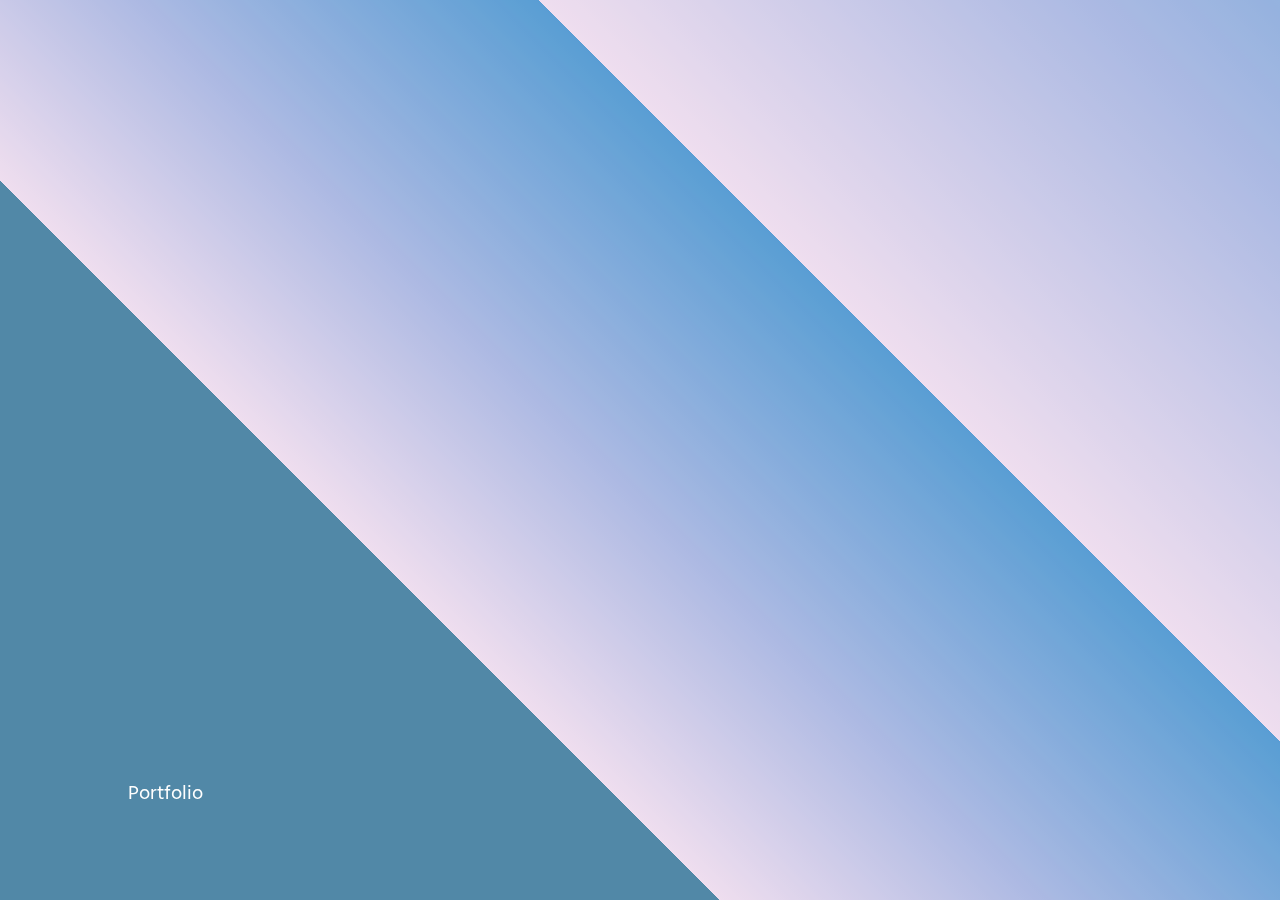
==== portfolio.html @ 53b24629 "portfolio html" ====
<!DOCTYPE html>
<html>
<head>
	<meta name="generator" content="Hugo 0.47.1" />
	<link rel="preconnect" href="https://fonts.googleapis.com/" crossorigin>
    <meta charset="UTF-8">
    <meta http-equiv="X-UA-Compatible" content="IE=edge,chrome=1">
    <meta name="viewport" content="width=device-width,initial-scale=1">
    <title>Elton F M Silveira</title>
    <link href="https://fonts.googleapis.com/css?family=Hind:300,400,700" rel="stylesheet">
    <link href="https://eltonfms.github.io//css/style.css" rel="stylesheet">
</head>
<body>

<main class="main">
    <div class="content">
        
      Portfolio

    </div>
</main>

<footer>
</footer>
</body>
</html>
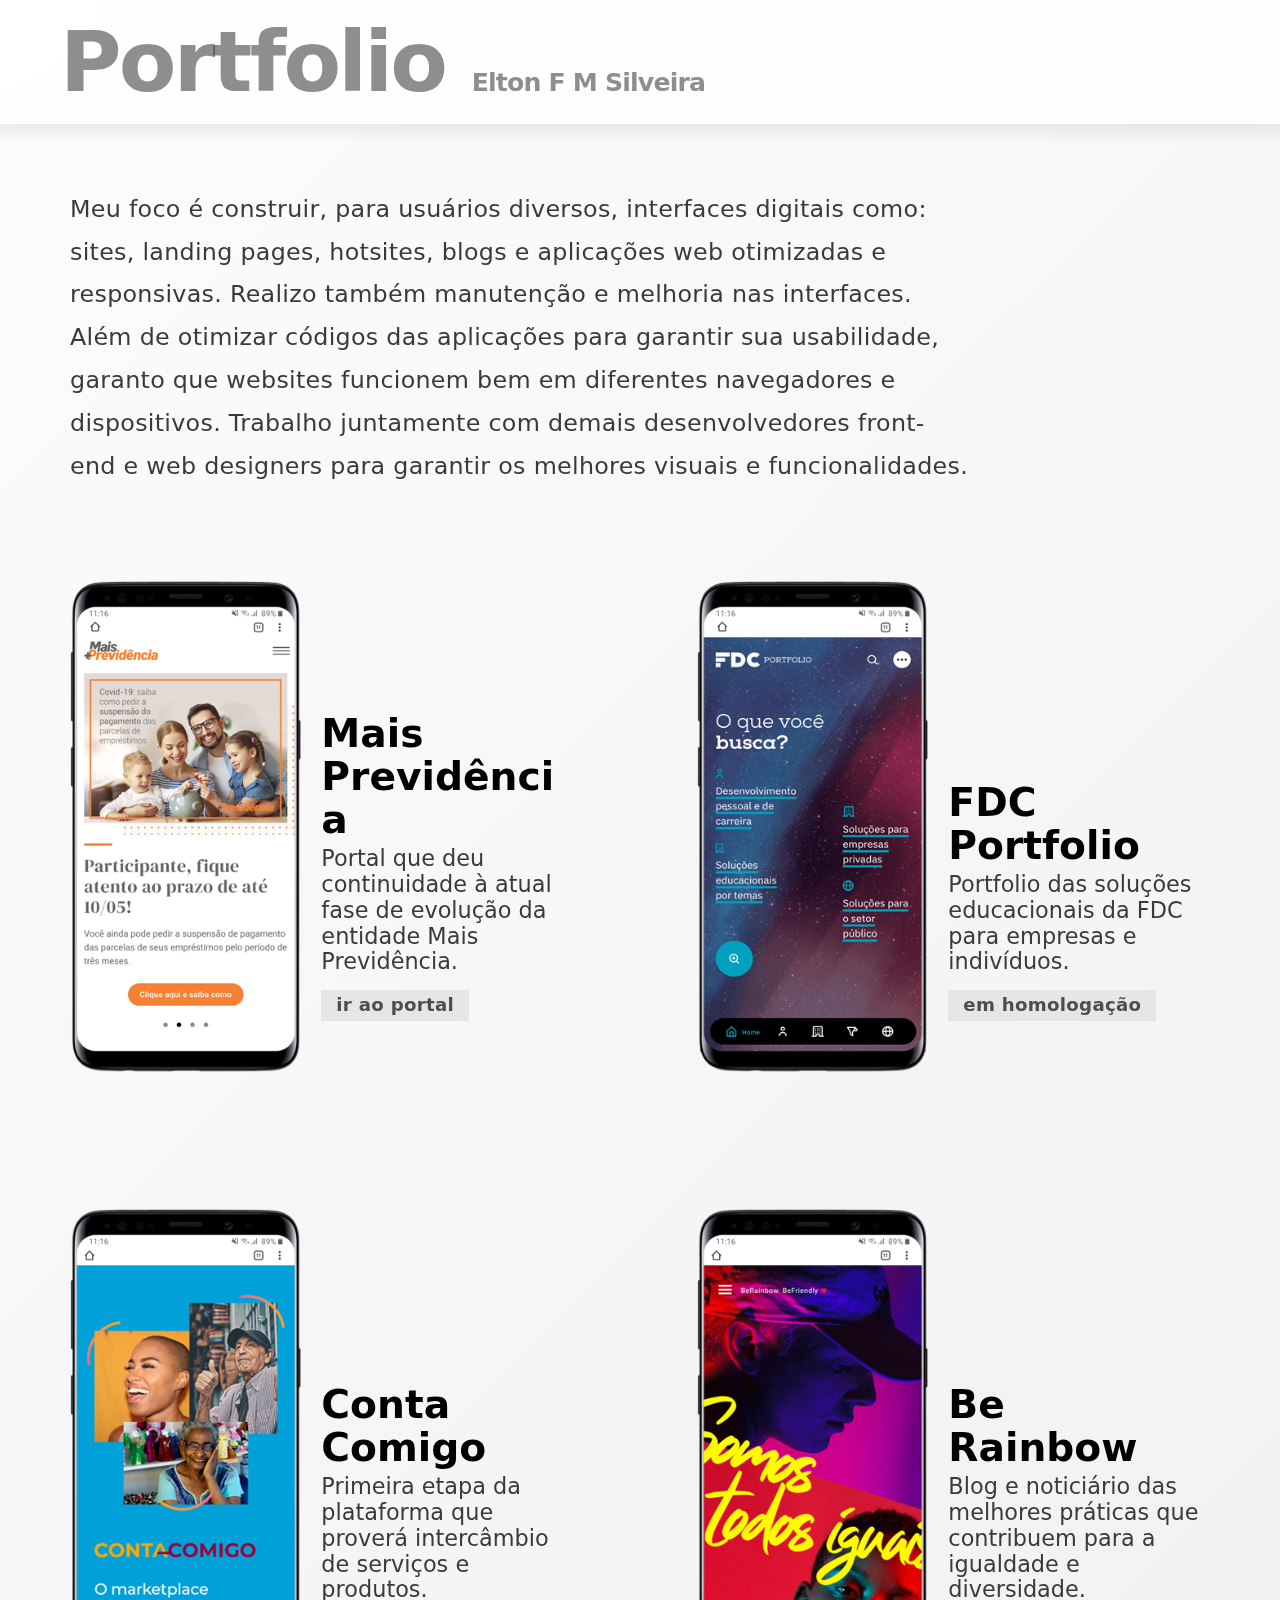
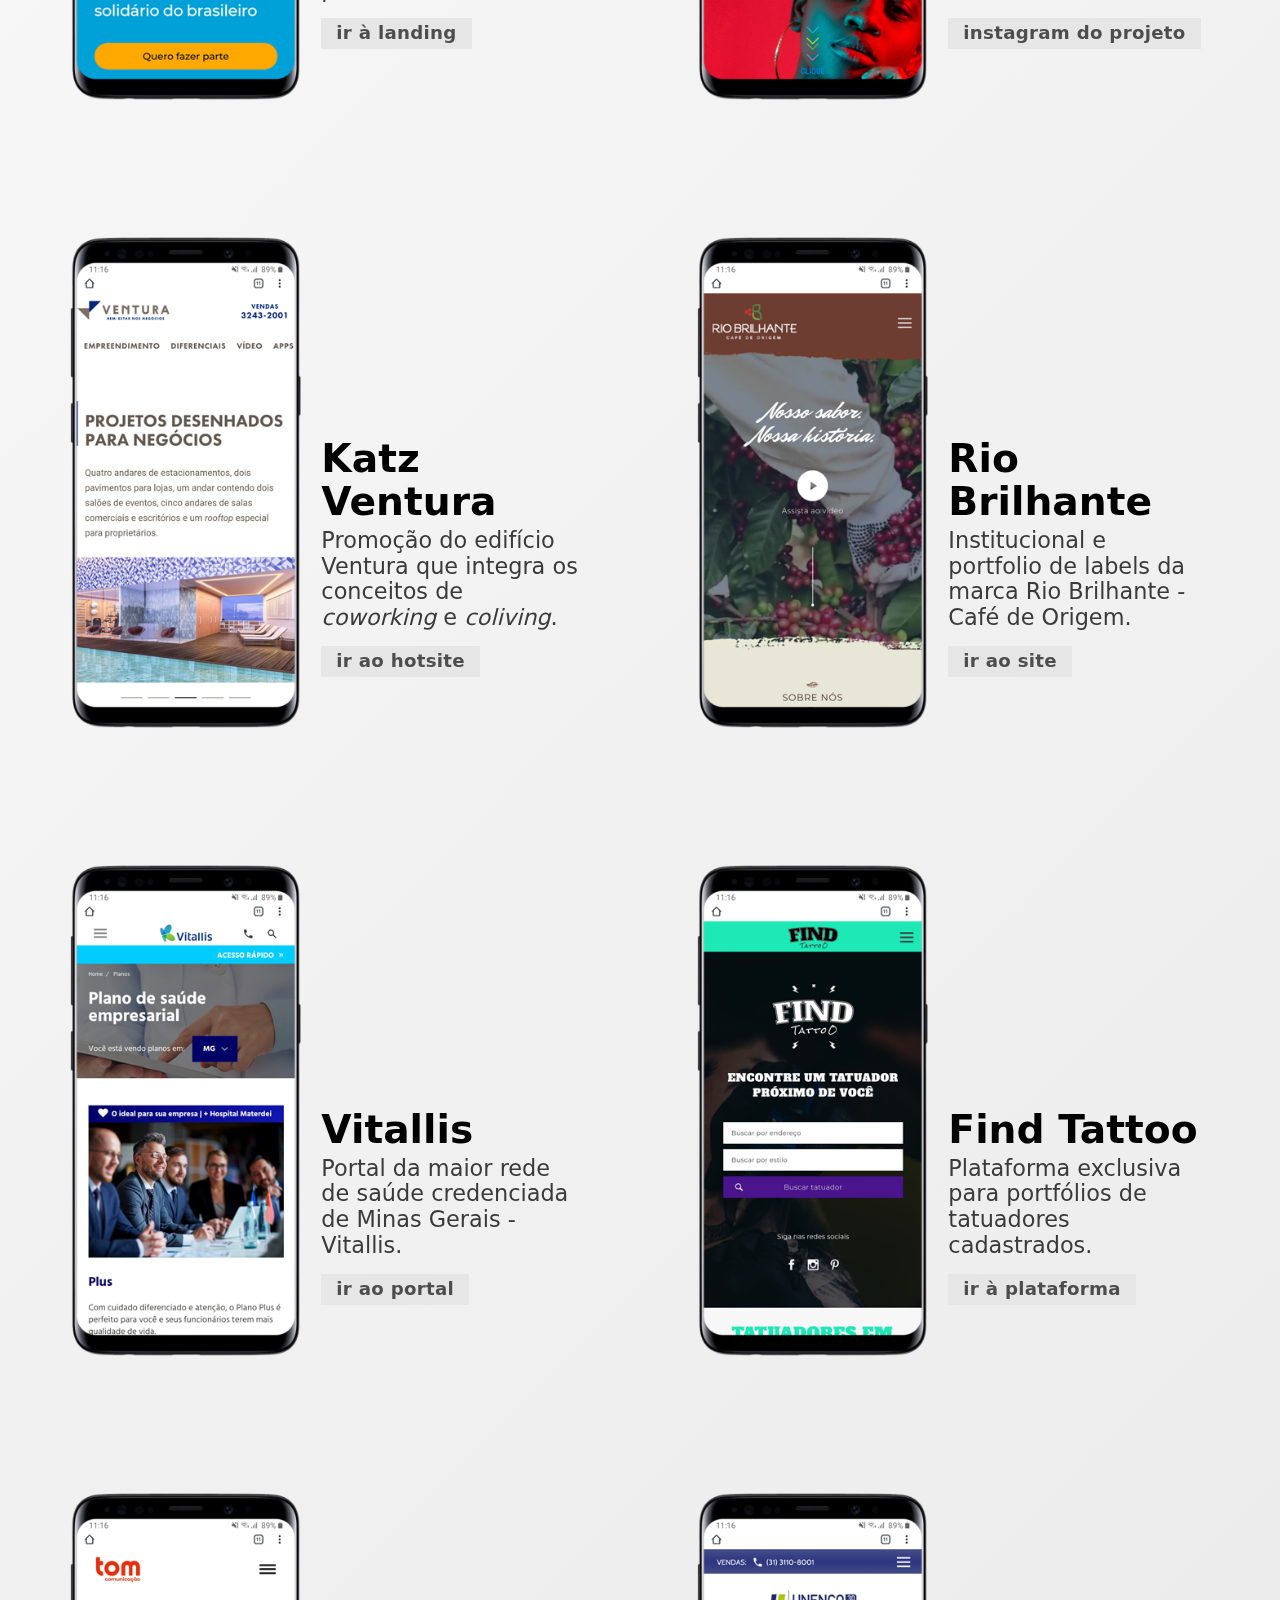
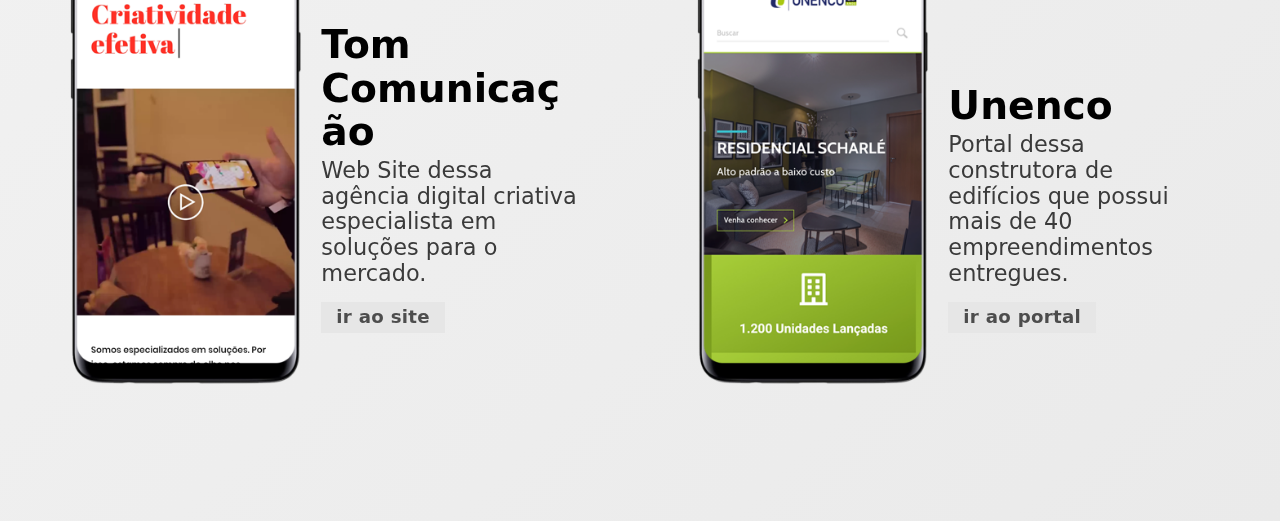
==== commit 8cf59a71: "pagina portfolio" ====
--- a/portfolio.html
+++ b/portfolio.html
@@ -8,16 +8,149 @@
     <meta name="viewport" content="width=device-width,initial-scale=1">
     <title>Elton F M Silveira</title>
     <link href="https://fonts.googleapis.com/css?family=Hind:300,400,700" rel="stylesheet">
-    <link href="https://eltonfms.github.io//css/style.css" rel="stylesheet">
+    <link href="css/sanitize.css" rel="stylesheet">
+    <link href="css/portfolio.css" rel="stylesheet">
 </head>
 <body>
 
 <main class="main">
-    <div class="content">
+
+  <header class="header">
+    <div class="logo">
+      <h1>
+        Portfolio <span>Elton F M Silveira</span>
+      </h1>
+    </div>
+  </header>
+
+  <div class="content">
+
+    <div class="container">
+
+      <div class="about">
+
+        <p class="text">Meu foco é construir, para usuários diversos, interfaces digitais como: sites, landing pages, hotsites, blogs e aplicações web otimizadas e responsivas. Realizo também manutenção e melhoria nas interfaces. Além de otimizar códigos das aplicações para garantir sua usabilidade, garanto que websites funcionem bem em diferentes navegadores e dispositivos. Trabalho juntamente com demais desenvolvedores front-end e web designers para garantir os melhores visuais e funcionalidades.</p>
+
+      </div>
+
+      <div class="list">
+
+        <article class="item">
+          <div class="image">
+            <img src="images/img-mais-previdencia-mockup.png">
+          </div>
+          <div class="info">
+            <h2>Mais Previdência</h2>
+            <p>Portal que deu continuidade à atual fase de evolução da entidade Mais Previdência.</p>
+            <a href="https://maisprevidencia.com.br/" target="_blank" rel="noopener">ir ao portal</a>
+          </div>
+        </article>
+
+        <article class="item">
+          <div class="image">
+            <img src="images/img-fdc-portfolio-mockup.png">
+          </div>
+          <div class="info">
+            <h2>FDC Portfolio</h2>
+            <p>Portfolio das soluções educacionais da FDC para empresas e indivíduos.</p>
+            <a href="https://frontend-portfolio.fdc.tomcomunicacao.com.br/" target="_blank" rel="noopener">em homologação</a>
+          </div>
+        </article>
         
-      Portfolio
+        <article class="item">
+          <div class="image">
+            <img src="images/img-conta-comigo-mockup.png">
+          </div>
+          <div class="info">
+            <h2>Conta Comigo</h2>
+            <p>Primeira etapa da plataforma que proverá intercâmbio de serviços e produtos.</p>
+            <a href="https://contacomigosim.com.br/" target="_blank" rel="noopener">ir à landing</a>
+          </div>
+        </article>
+
+        <article class="item">
+          <div class="image">
+            <img src="images/img-be-rainbow-mockup.png">
+          </div>
+          <div class="info">
+            <h2>Be Rainbow</h2>
+            <p>Blog e noticiário das melhores práticas que contribuem para a igualdade e diversidade.</p>
+            <a href="https://www.instagram.com/berainbow_official/" target="_blank" rel="noopener">instagram do projeto</a>
+          </div>
+        </article>
+
+        <article class="item">
+          <div class="image">
+            <img src="images/img-katz-ventura-mockup.png">
+          </div>
+          <div class="info">
+            <h2>Katz Ventura</h2>
+            <p>Promoção do edifício Ventura que integra os conceitos de <i>coworking</i> e <i>coliving</i>.</p>
+            <a href="https://katz.eng.br/ventura/" target="_blank" rel="noopener">ir ao hotsite</a>
+          </div>
+        </article>
+
+        <article class="item">
+          <div class="image">
+            <img src="images/img-rio-brilhante-mockup.png">
+          </div>
+          <div class="info">
+            <h2>Rio Brilhante</h2>
+            <p>Institucional e portfolio de labels da marca Rio Brilhante - Café de Origem.</p>
+            <a href="http://riobrilhantecafe.com/" target="_blank" rel="noopener">ir ao site</a>
+          </div>
+        </article>
+
+        <article class="item">
+          <div class="image">
+            <img src="images/img-vitallis-mockup.png">
+          </div>
+          <div class="info">
+            <h2>Vitallis</h2>
+            <p>Portal da maior rede de saúde credenciada de Minas Gerais - Vitallis.</p>
+            <a href="http://vitallis.com.br" target="_blank" rel="noopener">ir ao portal</a>
+          </div>
+        </article>
+
+        <article class="item">
+          <div class="image">
+            <img src="images/img-find-tattoo-mockup.png">
+          </div>
+          <div class="info">
+            <h2>Find Tattoo</h2>
+            <p>Plataforma exclusiva para portfólios de tatuadores cadastrados.</p>
+            <a href="https://findtattoo.com.br/" target="_blank" rel="noopener">ir à plataforma</a>
+          </div>
+        </article>
+
+        <article class="item">
+          <div class="image">
+            <img src="images/img-tom-comunicacao-mockup.png">
+          </div>
+          <div class="info">
+            <h2>Tom Comunicação</h2>
+            <p>Web Site dessa agência digital criativa especialista em soluções para o mercado.</p>
+            <a href="https://tomcomunicacao.com.br/" target="_blank" rel="noopener">ir ao site</a>
+          </div>
+        </article>
+
+        <article class="item">
+          <div class="image">
+            <img src="images/img-unenco-mockup.png">
+          </div>
+          <div class="info">
+            <h2>Unenco</h2>
+            <p>Portal dessa construtora de edifícios que possui mais de 40 empreendimentos entregues.</p>
+            <a href="https://unenco.com.br/" target="_blank" rel="noopener">ir ao portal</a>
+          </div>
+        </article>
+
+      </div>
 
     </div>
+
+  </div>
+
 </main>
 
 <footer>
--- a/css/sanitize.css
+++ b/css/sanitize.css
@@ -0,0 +1,589 @@
+/*! sanitize.css v8.0.0 | CC0 License | github.com/csstools/sanitize.css */
+
+/* Document
+ * ========================================================================== */
+
+/**
+ * 1. Remove repeating backgrounds in all browsers (opinionated).
+ * 2. Add border box sizing in all browsers (opinionated).
+ */
+
+*,
+::before,
+::after {
+  background-repeat: no-repeat; /* 1 */
+  box-sizing: border-box; /* 2 */
+}
+
+/**
+ * 1. Add text decoration inheritance in all browsers (opinionated).
+ * 2. Add vertical alignment inheritance in all browsers (opinionated).
+ */
+
+::before,
+::after {
+  text-decoration: inherit; /* 1 */
+  vertical-align: inherit; /* 2 */
+}
+
+/**
+ * 1. Use the default cursor in all browsers (opinionated).
+ * 2. Use the default user interface font in all browsers (opinionated).
+ * 3. Correct the line height in all browsers.
+ * 4. Use a 4-space tab width in all browsers (opinionated).
+ * 5. Prevent adjustments of font size after orientation changes in
+ *    IE on Windows Phone and in iOS.
+ * 6. Breaks words to prevent overflow in all browsers (opinionated).
+ */
+
+html {
+  cursor: default; /* 1 */
+  font-family:
+    system-ui,
+    /* macOS 10.11-10.12 */ -apple-system,
+    /* Windows 6+ */ Segoe UI,
+    /* Android 4+ */ Roboto,
+    /* Ubuntu 10.10+ */ Ubuntu,
+    /* Gnome 3+ */ Cantarell,
+    /* KDE Plasma 5+ */ Noto Sans,
+    /* fallback */ sans-serif,
+    /* macOS emoji */ "Apple Color Emoji",
+    /* Windows emoji */ "Segoe UI Emoji",
+    /* Windows emoji */ "Segoe UI Symbol",
+    /* Linux emoji */ "Noto Color Emoji"; /* 2 */
+
+  line-height: 1.15; /* 3 */
+  -moz-tab-size: 4; /* 4 */
+  tab-size: 4; /* 4 */
+  -ms-text-size-adjust: 100%; /* 5 */
+  -webkit-text-size-adjust: 100%; /* 5 */
+  word-break: break-word; /* 6 */
+}
+
+/* Sections
+ * ========================================================================== */
+
+/**
+ * Remove the margin in all browsers (opinionated).
+ */
+
+body {
+  margin: 0;
+}
+
+/**
+ * Correct the font size and margin on `h1` elements within `section` and
+ * `article` contexts in Chrome, Firefox, and Safari.
+ */
+
+h1 {
+  font-size: 2em;
+  margin: 0.67em 0;
+}
+
+/* Grouping content
+ * ========================================================================== */
+
+/**
+ * 1. Add the correct sizing in Firefox.
+ * 2. Show the overflow in Edge and IE.
+ */
+
+hr {
+  height: 0; /* 1 */
+  overflow: visible; /* 2 */
+}
+
+/**
+ * Add the correct display in IE.
+ */
+
+main {
+  display: block;
+}
+
+/**
+ * Remove the list style on navigation lists in all browsers (opinionated).
+ */
+
+nav ol,
+nav ul {
+  list-style: none;
+}
+
+/**
+ * 1. Use the default monospace user interface font
+ *    in all browsers (opinionated).
+ * 2. Correct the odd `em` font sizing in all browsers.
+ */
+
+pre {
+  font-family:
+    /* macOS 10.10+ */ Menlo,
+    /* Windows 6+ */ Consolas,
+    /* Android 4+ */ Roboto Mono,
+    /* Ubuntu 10.10+ */ Ubuntu Monospace,
+    /* KDE Plasma 5+ */ Noto Mono,
+    /* KDE Plasma 4+ */ Oxygen Mono,
+    /* Linux/OpenOffice fallback */ Liberation Mono,
+    /* fallback */ monospace; /* 1 */
+
+  font-size: 1em; /* 2 */
+}
+
+/* Text-level semantics
+ * ========================================================================== */
+
+/**
+ * Remove the gray background on active links in IE 10.
+ */
+
+a {
+  background-color: transparent;
+}
+
+/**
+ * Add the correct text decoration in Edge, IE, Opera, and Safari.
+ */
+
+abbr[title] {
+  text-decoration: underline;
+  text-decoration: underline dotted;
+}
+
+/**
+ * Add the correct font weight in Chrome, Edge, and Safari.
+ */
+
+b,
+strong {
+  font-weight: bolder;
+}
+
+/**
+ * 1. Use the default monospace user interface font
+ *    in all browsers (opinionated).
+ * 2. Correct the odd `em` font sizing in all browsers.
+ */
+
+code,
+kbd,
+samp {
+  font-family:
+    /* macOS 10.10+ */ Menlo,
+    /* Windows 6+ */ Consolas,
+    /* Android 4+ */ Roboto Mono,
+    /* Ubuntu 10.10+ */ Ubuntu Monospace,
+    /* KDE Plasma 5+ */ Noto Mono,
+    /* KDE Plasma 4+ */ Oxygen Mono,
+    /* Linux/OpenOffice fallback */ Liberation Mono,
+    /* fallback */ monospace; /* 1 */
+
+  font-size: 1em; /* 2 */
+}
+
+/**
+ * Add the correct font size in all browsers.
+ */
+
+small {
+  font-size: 80%;
+}
+
+/*
+ * Remove the text shadow on text selections in Firefox 61- (opinionated).
+ * 1. Restore the coloring undone by defining the text shadow
+ *    in all browsers (opinionated).
+ */
+
+::-moz-selection {
+  background-color: #b3d4fc; /* 1 */
+  color: #000; /* 1 */
+  text-shadow: none;
+}
+
+::selection {
+  background-color: #b3d4fc; /* 1 */
+  color: #000; /* 1 */
+  text-shadow: none;
+}
+
+/* Embedded content
+ * ========================================================================== */
+
+/*
+ * Change the alignment on media elements in all browsers (opinionated).
+ */
+
+audio,
+canvas,
+iframe,
+img,
+svg,
+video {
+  vertical-align: middle;
+}
+
+/**
+ * Add the correct display in IE 9-.
+ */
+
+audio,
+video {
+  display: inline-block;
+}
+
+/**
+ * Add the correct display in iOS 4-7.
+ */
+
+audio:not([controls]) {
+  display: none;
+  height: 0;
+}
+
+/**
+ * Remove the border on images inside links in IE 10-.
+ */
+
+img {
+  border-style: none;
+}
+
+/**
+ * Change the fill color to match the text color in all browsers (opinionated).
+ */
+
+svg:not([fill]) {
+  fill: currentColor;
+}
+
+/**
+ * Hide the overflow in IE.
+ */
+
+svg:not(:root) {
+  overflow: hidden;
+}
+
+/* Tabular data
+ * ========================================================================== */
+
+/**
+ * Collapse border spacing in all browsers (opinionated).
+ */
+
+table {
+  border-collapse: collapse;
+}
+
+/* Forms
+ * ========================================================================== */
+
+/**
+ * Inherit styling in all browsers (opinionated).
+ */
+
+button,
+input,
+select,
+textarea {
+  font-family: inherit;
+  font-size: inherit;
+  line-height: inherit;
+}
+
+/**
+ * Remove the margin in Safari.
+ */
+
+button,
+input,
+select {
+  margin: 0;
+}
+
+/**
+ * 1. Show the overflow in IE.
+ * 2. Remove the inheritance of text transform in Edge, Firefox, and IE.
+ */
+
+button {
+  overflow: visible; /* 1 */
+  text-transform: none; /* 2 */
+}
+
+/**
+ * Correct the inability to style clickable types in iOS and Safari.
+ */
+
+button,
+[type="button"],
+[type="reset"],
+[type="submit"] {
+  -webkit-appearance: button;
+}
+
+/**
+ * Correct the padding in Firefox.
+ */
+
+fieldset {
+  padding: 0.35em 0.75em 0.625em;
+}
+
+/**
+ * Show the overflow in Edge and IE.
+ */
+
+input {
+  overflow: visible;
+}
+
+/**
+ * 1. Correct the text wrapping in Edge and IE.
+ * 2. Correct the color inheritance from `fieldset` elements in IE.
+ */
+
+legend {
+  color: inherit; /* 2 */
+  display: table; /* 1 */
+  max-width: 100%; /* 1 */
+  white-space: normal; /* 1 */
+}
+
+/**
+ * 1. Add the correct display in Edge and IE.
+ * 2. Add the correct vertical alignment in Chrome, Firefox, and Opera.
+ */
+
+progress {
+  display: inline-block; /* 1 */
+  vertical-align: baseline; /* 2 */
+}
+
+/**
+ * Remove the inheritance of text transform in Firefox.
+ */
+
+select {
+  text-transform: none;
+}
+
+/**
+ * 1. Remove the margin in Firefox and Safari.
+ * 2. Remove the default vertical scrollbar in IE.
+ * 3. Change the resize direction on textareas in all browsers (opinionated).
+ */
+
+textarea {
+  margin: 0; /* 1 */
+  overflow: auto; /* 2 */
+  resize: vertical; /* 3 */
+}
+
+/**
+ * Remove the padding in IE 10-.
+ */
+
+[type="checkbox"],
+[type="radio"] {
+  padding: 0;
+}
+
+/**
+ * 1. Correct the odd appearance in Chrome and Safari.
+ * 2. Correct the outline style in Safari.
+ */
+
+[type="search"] {
+  -webkit-appearance: textfield; /* 1 */
+  outline-offset: -2px; /* 2 */
+}
+
+/**
+ * Correct the cursor style of increment and decrement buttons in Safari.
+ */
+
+::-webkit-inner-spin-button,
+::-webkit-outer-spin-button {
+  height: auto;
+}
+
+/**
+ * Correct the text style of placeholders in Chrome, Edge, and Safari.
+ */
+
+::-webkit-input-placeholder {
+  color: inherit;
+  opacity: 0.54;
+}
+
+/**
+ * Remove the inner padding in Chrome and Safari on macOS.
+ */
+
+::-webkit-search-decoration {
+  -webkit-appearance: none;
+}
+
+/**
+ * 1. Correct the inability to style clickable types in iOS and Safari.
+ * 2. Change font properties to `inherit` in Safari.
+ */
+
+::-webkit-file-upload-button {
+  -webkit-appearance: button; /* 1 */
+  font: inherit; /* 2 */
+}
+
+/**
+ * Remove the inner border and padding of focus outlines in Firefox.
+ */
+
+::-moz-focus-inner {
+  border-style: none;
+  padding: 0;
+}
+
+/**
+ * Restore the focus outline styles unset by the previous rule in Firefox.
+ */
+
+:-moz-focusring {
+  outline: 1px dotted ButtonText;
+}
+
+/* Interactive
+ * ========================================================================== */
+
+/*
+ * Add the correct display in Edge and IE.
+ */
+
+details {
+  display: block;
+}
+
+/*
+ * Add the correct styles in Edge, IE, and Safari.
+ */
+
+dialog {
+  background-color: white;
+  border: solid;
+  color: black;
+  display: block;
+  height: -moz-fit-content;
+  height: -webkit-fit-content;
+  height: fit-content;
+  left: 0;
+  margin: auto;
+  padding: 1em;
+  position: absolute;
+  right: 0;
+  width: -moz-fit-content;
+  width: -webkit-fit-content;
+  width: fit-content;
+}
+
+dialog:not([open]) {
+  display: none;
+}
+
+/*
+ * Add the correct display in all browsers.
+ */
+
+summary {
+  display: list-item;
+}
+
+/* Scripting
+ * ========================================================================== */
+
+/**
+ * Add the correct display in IE 9-.
+ */
+
+canvas {
+  display: inline-block;
+}
+
+/**
+ * Add the correct display in IE.
+ */
+
+template {
+  display: none;
+}
+
+/* User interaction
+ * ========================================================================== */
+
+/*
+ * 1. Remove the tapping delay in IE 10.
+ * 2. Remove the tapping delay on clickable elements
+      in all browsers (opinionated).
+ */
+
+a,
+area,
+button,
+input,
+label,
+select,
+summary,
+textarea,
+[tabindex] {
+  -ms-touch-action: manipulation; /* 1 */
+  touch-action: manipulation; /* 2 */
+}
+
+/**
+ * Add the correct display in IE 10-.
+ */
+
+[hidden] {
+  display: none;
+}
+
+/* Accessibility
+ * ========================================================================== */
+
+/**
+ * Change the cursor on busy elements in all browsers (opinionated).
+ */
+
+[aria-busy="true"] {
+  cursor: progress;
+}
+
+/*
+ * Change the cursor on control elements in all browsers (opinionated).
+ */
+
+[aria-controls] {
+  cursor: pointer;
+}
+
+/*
+ * Change the cursor on disabled, not-editable, or otherwise
+ * inoperable elements in all browsers (opinionated).
+ */
+
+[aria-disabled="true"],
+[disabled] {
+  cursor: not-allowed;
+}
+
+/*
+ * Change the display on visually hidden accessible elements
+ * in all browsers (opinionated).
+ */
+
+[aria-hidden="false"][hidden]:not(:focus) {
+  clip: rect(0, 0, 0, 0);
+  display: inherit;
+  position: absolute;
+}
--- a/css/portfolio.css
+++ b/css/portfolio.css
@@ -0,0 +1,196 @@
+/* 
+ * Portfolio Style
+ */
+
+body {
+  color: #3a3a3a;
+}
+
+:root {
+  font-size: 16px;
+}
+
+@media (min-width: 992px) {
+
+  :root {
+    font-size: 28px;
+  }
+}
+
+.header {
+  position: fixed;
+  width: 100%;
+  padding: 10px 30px;
+  z-index: 9;
+  box-shadow: 0 0 13px 9px rgba(0,0,0,.07);
+}
+
+@media (min-width: 992px) {
+
+  .header {
+    padding: 20px 60px;
+  }
+}
+
+.header:before {
+  position: absolute;
+  left: 0;
+  top: 0;
+  width: 100%;
+  height: 100%;
+  -webkit-backdrop-filter: saturate(180%) blur(20px);
+  backdrop-filter: saturate(180%) blur(20px);
+  background-color: rgba(255,255,255,.8);
+  content: "";
+}
+
+.logo {
+  position: relative;
+  z-index: 2;
+}
+
+.logo h1 {
+  margin: 0px;
+  padding: 0px;
+  white-space: nowrap;
+  font-size: 2.3rem;
+  line-height: 1;
+  letter-spacing: -.1rem;
+  color: rgb(122, 122, 122);
+  color: rgba(30, 30, 30, .5);
+}
+
+.logo h1 span {
+  font-size: 45%;
+  letter-spacing: -.03rem;
+}
+
+@media (min-width: 992px) {
+
+  .logo h1 {
+    font-size: 3rem;
+  }
+  
+  .logo h1 span {
+    font-size: 30%;
+  }
+}
+
+.content {
+  position: relative;
+  padding-top: 56px;
+  background-color: #fafafa;
+  background: -webkit-linear-gradient(-45deg, rgba(252,252,252,1) 0%,rgba(234,234,234,1) 100%);
+  background: linear-gradient(135deg, rgba(252,252,252,1) 0%,rgba(234,234,234,1) 100%);
+}
+
+@media (min-width: 992px) {
+
+  .content {
+    padding-top: 124px;
+  }
+}
+
+.container {
+  padding: 0 30px;
+  width: 100%;
+  min-height: 1px;
+}
+
+.text {
+  font-size: .85rem;
+  line-height: 1.8;
+  letter-spacing: .01rem;
+}
+
+.about {
+  padding: 30px 0 20px;
+}
+
+@media (min-width: 992px) {
+
+  .about {
+    padding: 40px;
+  }
+}
+
+.about p {
+  max-width: 900px;
+}
+
+.list {
+  margin: 30px 0 0;
+  padding: 0;
+  display: flex;
+  align-items: flex-start;
+  justify-content: space-between;
+  flex-wrap: wrap;
+}
+
+@media (min-width: 992px) {
+
+  .list {
+    margin: 30px 0 0;
+    padding: 0 40px;
+  }
+}
+
+.item {
+  flex: 0 0 100%;
+  display: flex;
+  align-items: flex-end;
+  justify-content: flex-start;
+  margin-bottom: 12%;
+}
+
+@media (min-width: 992px) {
+
+  .item {
+    flex: 0 0 45%;
+  }
+}
+
+.info {
+  flex: 0 0 50%;
+  padding-bottom: 10%;
+}
+
+.info h2 {
+  color: #000000;
+  margin: 10px 0 5px;
+  font-size: 1.4rem;
+  line-height: 1.1;
+}
+
+.info p {
+  margin: 0;
+  font-size: .8rem;
+}
+
+.info a {
+  text-decoration: none;
+  font-weight: bold;
+  color: #4d4d4d;
+  font-size: .65rem;
+  letter-spacing: .01rem;
+  padding: 5px 15px;
+  display: inline-flex;
+  margin-top: 15px;
+  background-color: #e6e6e6;
+  transition: all .5s ease;
+}
+
+.info a:hover {
+  color: #fff;
+  background-color: #8d8d8d;
+}
+
+.image {
+  flex: 0 0 45%;
+  margin-right: 4%;
+}
+
+.image img {
+  max-width: 100%;
+  height: auto;
+}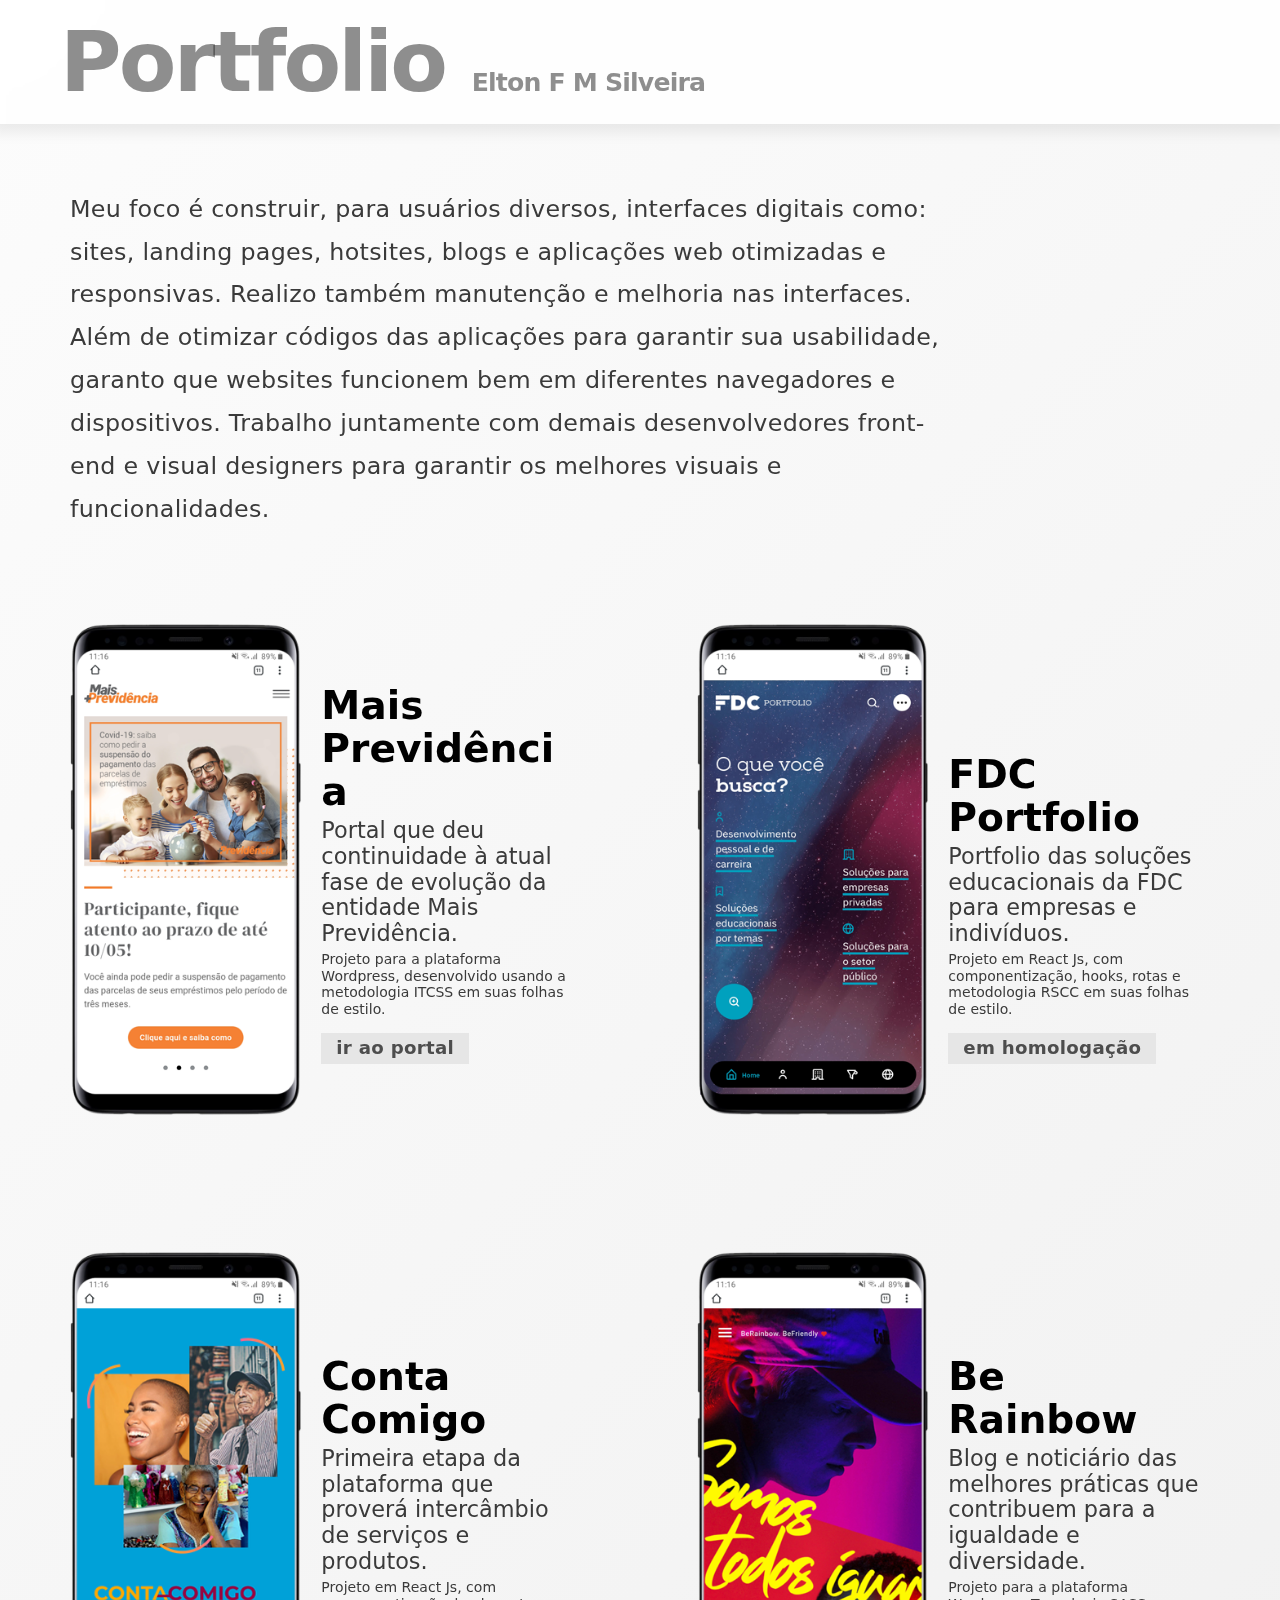
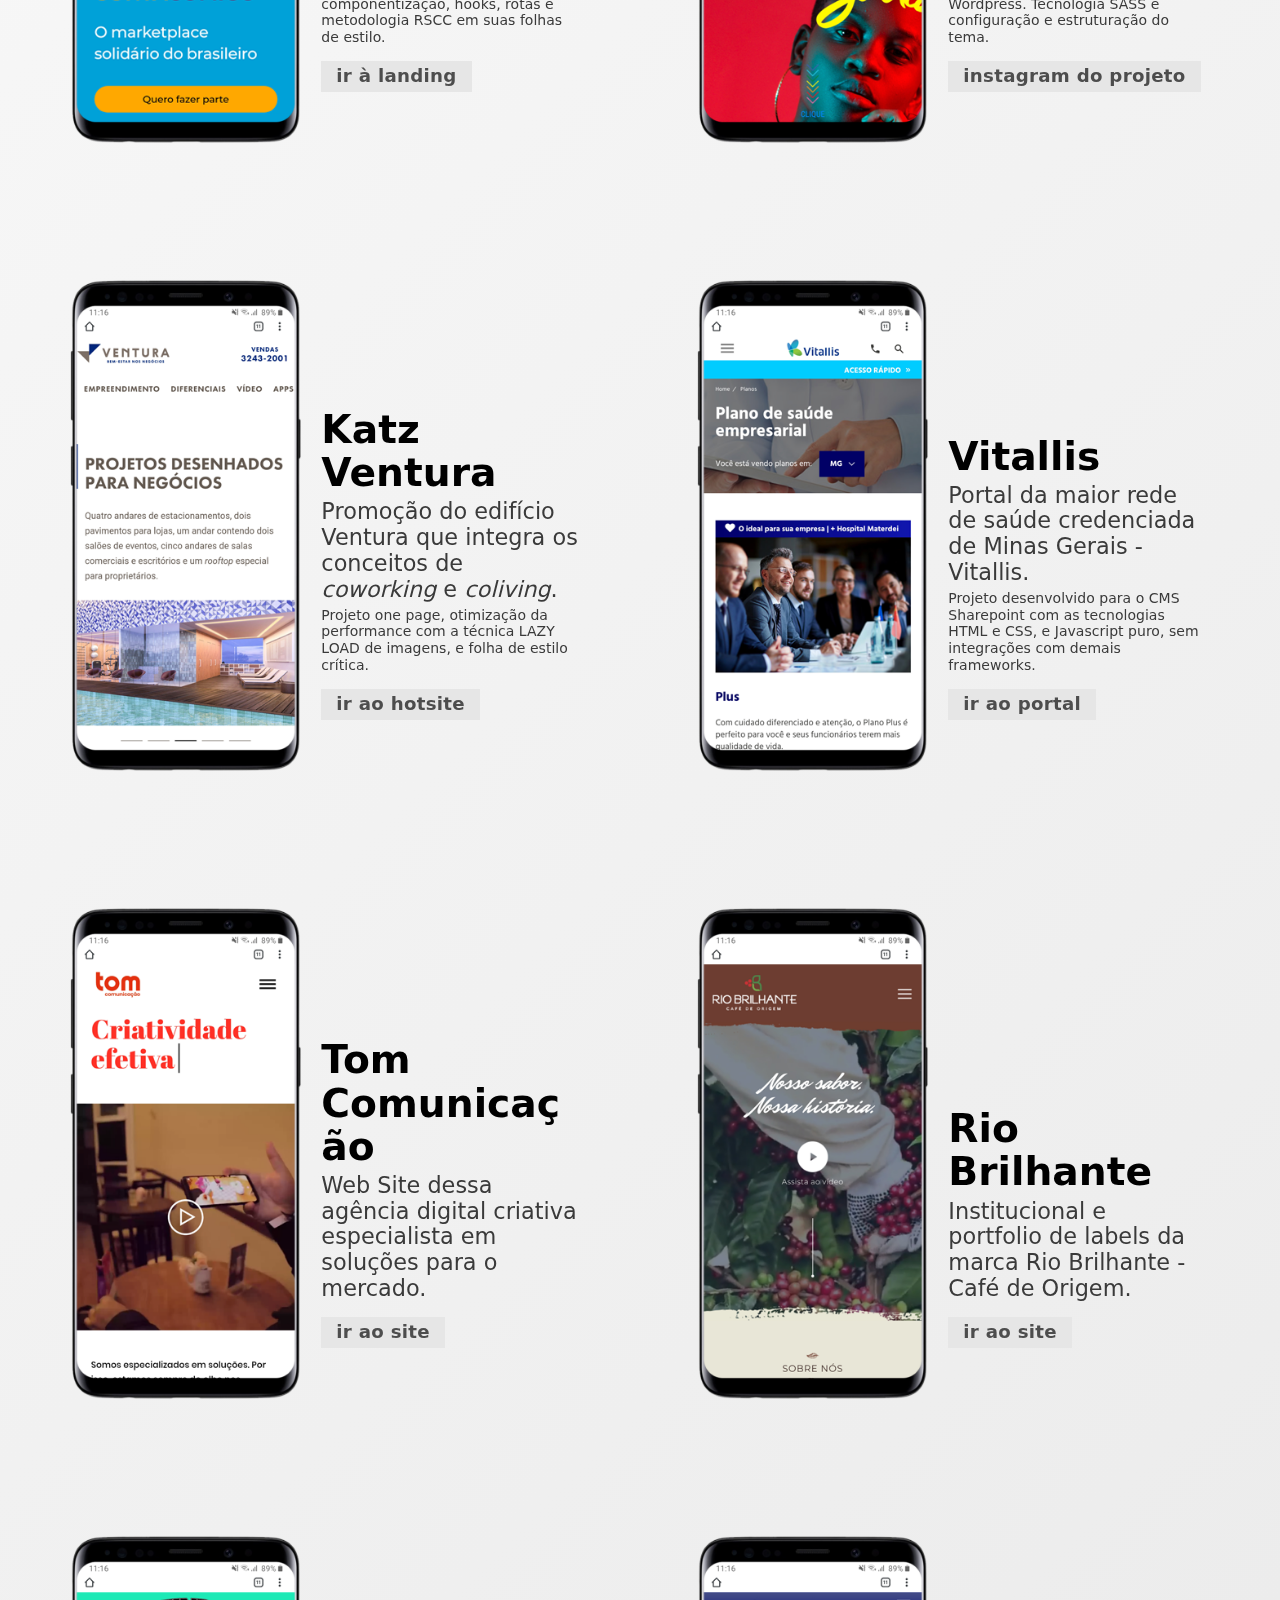
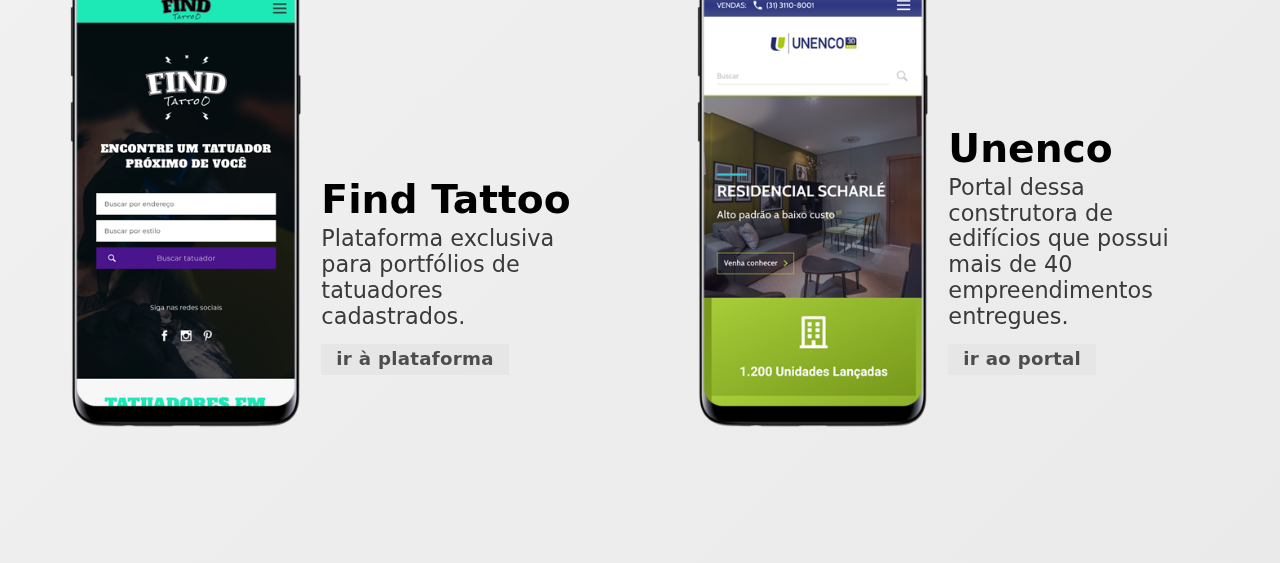
==== commit 68b86778: "detalhamento tecnico portfolio" ====
--- a/portfolio.html
+++ b/portfolio.html
@@ -3,13 +3,26 @@
 <head>
 	<meta name="generator" content="Hugo 0.47.1" />
 	<link rel="preconnect" href="https://fonts.googleapis.com/" crossorigin>
-    <meta charset="UTF-8">
-    <meta http-equiv="X-UA-Compatible" content="IE=edge,chrome=1">
-    <meta name="viewport" content="width=device-width,initial-scale=1">
-    <title>Elton F M Silveira</title>
-    <link href="https://fonts.googleapis.com/css?family=Hind:300,400,700" rel="stylesheet">
-    <link href="css/sanitize.css" rel="stylesheet">
-    <link href="css/portfolio.css" rel="stylesheet">
+  <meta charset="UTF-8">
+  <meta http-equiv="X-UA-Compatible" content="IE=edge,chrome=1">
+  <meta name="viewport" content="width=device-width,initial-scale=1">
+  <title>Portfolio | Elton F M Silveira</title>
+
+  <meta name="theme-color" content="#ffffff" />
+  <meta name="description" content="" />
+
+  <meta name="apple-mobile-web-app-capable" content="yes">
+  <meta name="mobile-web-app-capable" content="yes">
+
+  <meta property="og:title" content="Portfolio | Elton F M Silveira" />
+  <meta property="og:site_name" content="Portfolio Desenvolvedor Web Front-end de Elton Fagner Maia Silveira" />
+  <meta property="og:url" content="https://contacomigosim.com.br/" />
+  <meta property="og:description" content="Projetos de interface web para sites, landings e portais desenvolvidos por Elton Fagner Maia Silveira." />
+
+  <link href="https://fonts.googleapis.com/css?family=Hind:300,400,700" rel="stylesheet">
+  <link href="css/sanitize.css" rel="stylesheet">
+  <link href="css/portfolio.css" rel="stylesheet">
+
 </head>
 <body>
 
@@ -29,7 +42,7 @@
 
       <div class="about">
 
-        <p class="text">Meu foco é construir, para usuários diversos, interfaces digitais como: sites, landing pages, hotsites, blogs e aplicações web otimizadas e responsivas. Realizo também manutenção e melhoria nas interfaces. Além de otimizar códigos das aplicações para garantir sua usabilidade, garanto que websites funcionem bem em diferentes navegadores e dispositivos. Trabalho juntamente com demais desenvolvedores front-end e web designers para garantir os melhores visuais e funcionalidades.</p>
+        <p class="text">Meu foco é construir, para usuários diversos, interfaces digitais como: sites, landing pages, hotsites, blogs e aplicações web otimizadas e responsivas. Realizo também manutenção e melhoria nas interfaces. Além de otimizar códigos das aplicações para garantir sua usabilidade, garanto que websites funcionem bem em diferentes navegadores e dispositivos. Trabalho juntamente com demais desenvolvedores front-end e visual designers para garantir os melhores visuais e funcionalidades.</p>
 
       </div>
 
@@ -42,6 +55,7 @@
           <div class="info">
             <h2>Mais Previdência</h2>
             <p>Portal que deu continuidade à atual fase de evolução da entidade Mais Previdência.</p>
+            <p class="tiny">Projeto para a plataforma Wordpress, desenvolvido usando a metodologia ITCSS em suas folhas de estilo.</p>
             <a href="https://maisprevidencia.com.br/" target="_blank" rel="noopener">ir ao portal</a>
           </div>
         </article>
@@ -53,10 +67,11 @@
           <div class="info">
             <h2>FDC Portfolio</h2>
             <p>Portfolio das soluções educacionais da FDC para empresas e indivíduos.</p>
+            <p class="tiny">Projeto em React Js, com componentização, hooks, rotas e metodologia RSCC em suas folhas de estilo.</p>
             <a href="https://frontend-portfolio.fdc.tomcomunicacao.com.br/" target="_blank" rel="noopener">em homologação</a>
           </div>
         </article>
-        
+
         <article class="item">
           <div class="image">
             <img src="images/img-conta-comigo-mockup.png">
@@ -64,6 +79,7 @@
           <div class="info">
             <h2>Conta Comigo</h2>
             <p>Primeira etapa da plataforma que proverá intercâmbio de serviços e produtos.</p>
+            <p class="tiny">Projeto em React Js, com componentização, hooks, rotas e metodologia RSCC em suas folhas de estilo.</p>
             <a href="https://contacomigosim.com.br/" target="_blank" rel="noopener">ir à landing</a>
           </div>
         </article>
@@ -75,6 +91,7 @@
           <div class="info">
             <h2>Be Rainbow</h2>
             <p>Blog e noticiário das melhores práticas que contribuem para a igualdade e diversidade.</p>
+            <p class="tiny">Projeto para a plataforma Wordpress. Tecnologia SASS e configuração e estruturação do tema.</p>
             <a href="https://www.instagram.com/berainbow_official/" target="_blank" rel="noopener">instagram do projeto</a>
           </div>
         </article>
@@ -86,7 +103,32 @@
           <div class="info">
             <h2>Katz Ventura</h2>
             <p>Promoção do edifício Ventura que integra os conceitos de <i>coworking</i> e <i>coliving</i>.</p>
+            <p class="tiny">Projeto one page, otimização da performance com a técnica LAZY LOAD de imagens, e folha de estilo crítica.</p>
             <a href="https://katz.eng.br/ventura/" target="_blank" rel="noopener">ir ao hotsite</a>
+          </div>
+        </article>
+
+        <article class="item">
+          <div class="image">
+            <img src="images/img-vitallis-mockup.png">
+          </div>
+          <div class="info">
+            <h2>Vitallis</h2>
+            <p>Portal da maior rede de saúde credenciada de Minas Gerais - Vitallis.</p>
+            <p class="tiny">Projeto desenvolvido para o CMS Sharepoint com as tecnologias HTML e CSS, e Javascript puro, sem integrações com demais frameworks.</p>
+            </p>
+            <a href="http://vitallis.com.br" target="_blank" rel="noopener">ir ao portal</a>
+          </div>
+        </article>
+
+        <article class="item">
+          <div class="image">
+            <img src="images/img-tom-comunicacao-mockup.png">
+          </div>
+          <div class="info">
+            <h2>Tom Comunicação</h2>
+            <p>Web Site dessa agência digital criativa especialista em soluções para o mercado.</p>
+            <a href="https://tomcomunicacao.com.br/" target="_blank" rel="noopener">ir ao site</a>
           </div>
         </article>
 
@@ -103,34 +145,12 @@
 
         <article class="item">
           <div class="image">
-            <img src="images/img-vitallis-mockup.png">
-          </div>
-          <div class="info">
-            <h2>Vitallis</h2>
-            <p>Portal da maior rede de saúde credenciada de Minas Gerais - Vitallis.</p>
-            <a href="http://vitallis.com.br" target="_blank" rel="noopener">ir ao portal</a>
-          </div>
-        </article>
-
-        <article class="item">
-          <div class="image">
             <img src="images/img-find-tattoo-mockup.png">
           </div>
           <div class="info">
             <h2>Find Tattoo</h2>
             <p>Plataforma exclusiva para portfólios de tatuadores cadastrados.</p>
             <a href="https://findtattoo.com.br/" target="_blank" rel="noopener">ir à plataforma</a>
-          </div>
-        </article>
-
-        <article class="item">
-          <div class="image">
-            <img src="images/img-tom-comunicacao-mockup.png">
-          </div>
-          <div class="info">
-            <h2>Tom Comunicação</h2>
-            <p>Web Site dessa agência digital criativa especialista em soluções para o mercado.</p>
-            <a href="https://tomcomunicacao.com.br/" target="_blank" rel="noopener">ir ao site</a>
           </div>
         </article>
 
--- a/css/portfolio.css
+++ b/css/portfolio.css
@@ -103,6 +103,12 @@
   letter-spacing: .01rem;
 }
 
+.text-tiny {
+  font-size: .5rem;
+  line-height: 1.2;
+  letter-spacing: .001rem;
+}
+
 .about {
   padding: 30px 0 20px;
 }
@@ -165,6 +171,13 @@
 .info p {
   margin: 0;
   font-size: .8rem;
+}
+
+.info p.tiny {
+  font-size: .5rem;
+  line-height: 1.2;
+  letter-spacing: .001rem;
+  margin-top: 4px;
 }
 
 .info a {
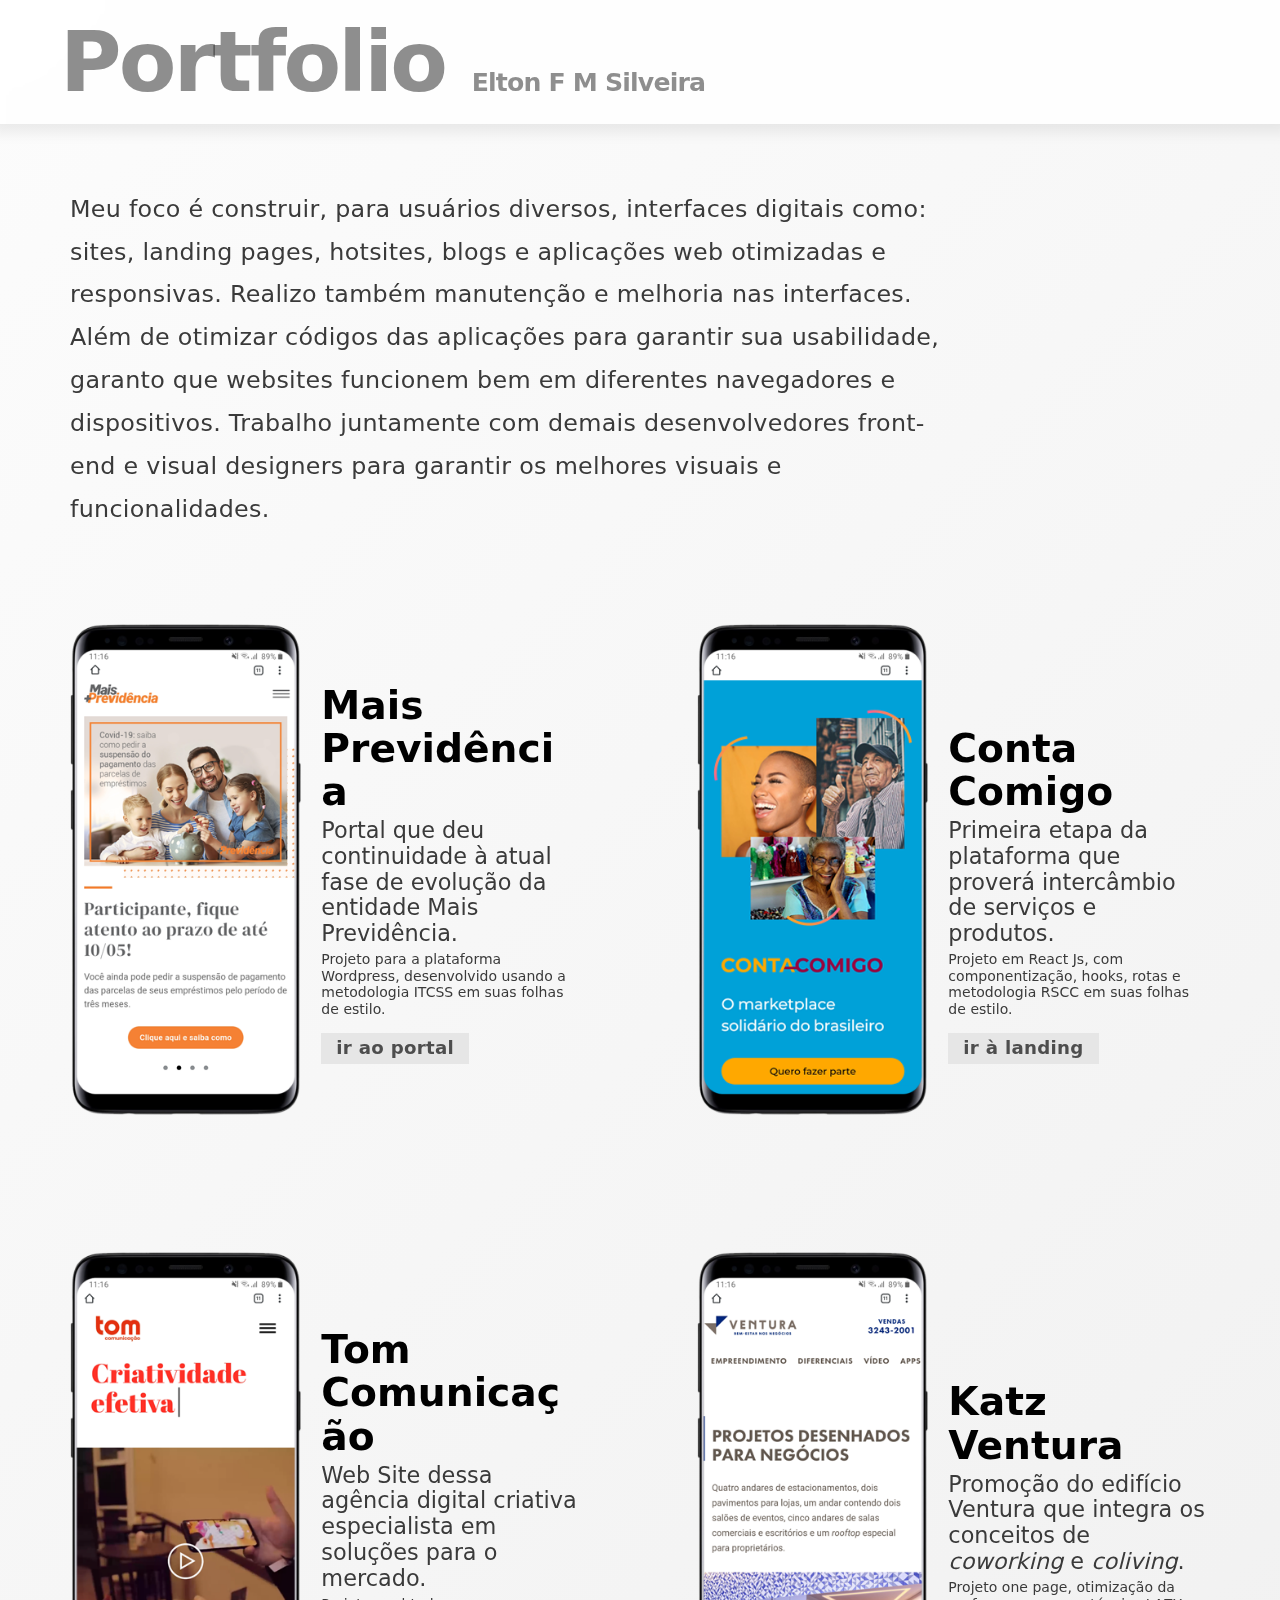
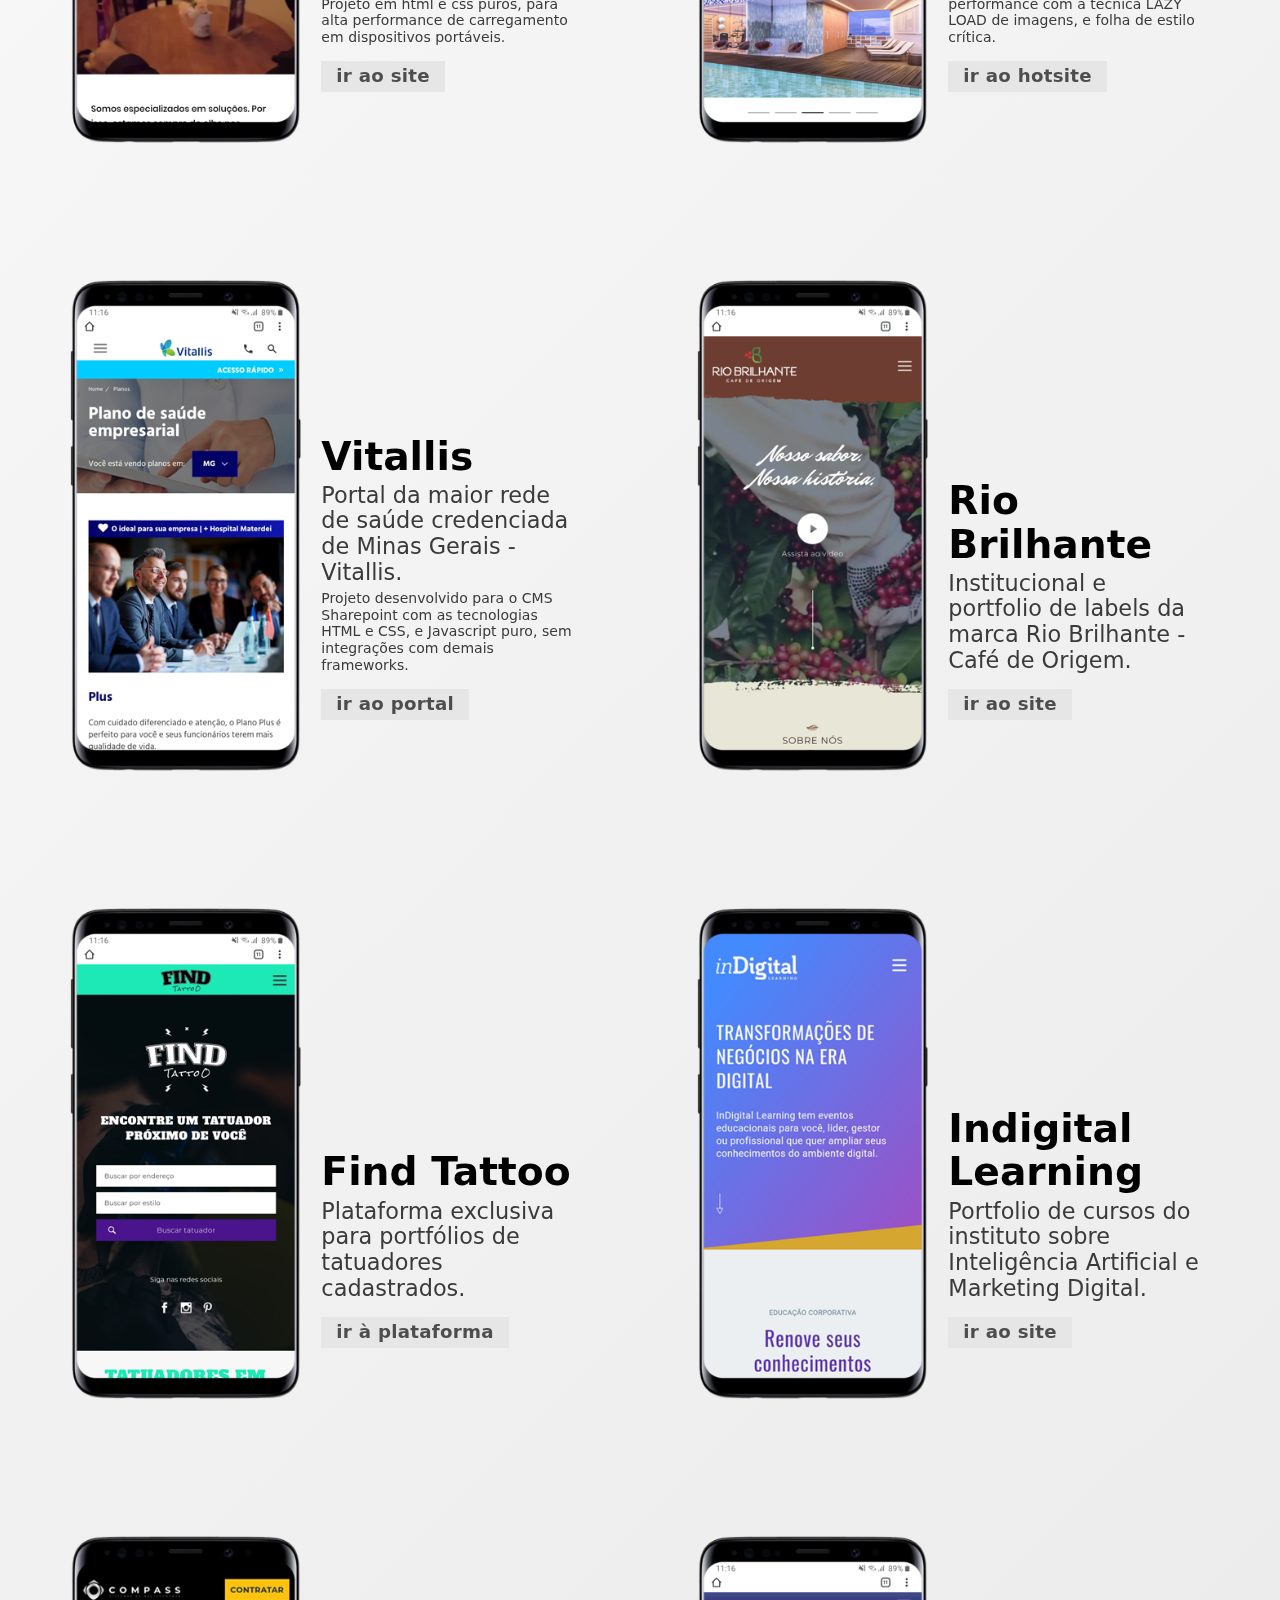
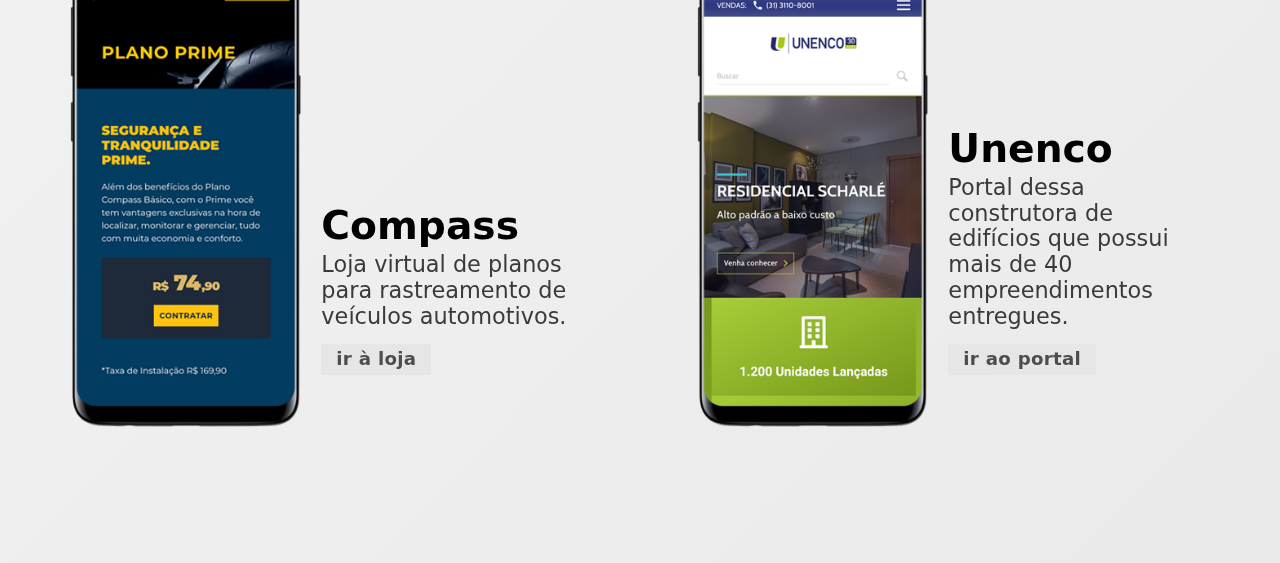
==== commit 3578ec3a: "mais projetos portfolio" ====
--- a/portfolio.html
+++ b/portfolio.html
@@ -62,18 +62,6 @@
 
         <article class="item">
           <div class="image">
-            <img src="images/img-fdc-portfolio-mockup.png">
-          </div>
-          <div class="info">
-            <h2>FDC Portfolio</h2>
-            <p>Portfolio das soluções educacionais da FDC para empresas e indivíduos.</p>
-            <p class="tiny">Projeto em React Js, com componentização, hooks, rotas e metodologia RSCC em suas folhas de estilo.</p>
-            <a href="https://frontend-portfolio.fdc.tomcomunicacao.com.br/" target="_blank" rel="noopener">em homologação</a>
-          </div>
-        </article>
-
-        <article class="item">
-          <div class="image">
             <img src="images/img-conta-comigo-mockup.png">
           </div>
           <div class="info">
@@ -86,13 +74,13 @@
 
         <article class="item">
           <div class="image">
-            <img src="images/img-be-rainbow-mockup.png">
-          </div>
-          <div class="info">
-            <h2>Be Rainbow</h2>
-            <p>Blog e noticiário das melhores práticas que contribuem para a igualdade e diversidade.</p>
-            <p class="tiny">Projeto para a plataforma Wordpress. Tecnologia SASS e configuração e estruturação do tema.</p>
-            <a href="https://www.instagram.com/berainbow_official/" target="_blank" rel="noopener">instagram do projeto</a>
+            <img src="images/img-tom-comunicacao-mockup.png">
+          </div>
+          <div class="info">
+            <h2>Tom Comunicação</h2>
+            <p>Web Site dessa agência digital criativa especialista em soluções para o mercado.</p>
+            <p class="tiny">Projeto em html e css puros, para alta performance de carregamento em dispositivos portáveis.</p>
+            <a href="https://tomcomunicacao.com.br/" target="_blank" rel="noopener">ir ao site</a>
           </div>
         </article>
 
@@ -123,17 +111,6 @@
 
         <article class="item">
           <div class="image">
-            <img src="images/img-tom-comunicacao-mockup.png">
-          </div>
-          <div class="info">
-            <h2>Tom Comunicação</h2>
-            <p>Web Site dessa agência digital criativa especialista em soluções para o mercado.</p>
-            <a href="https://tomcomunicacao.com.br/" target="_blank" rel="noopener">ir ao site</a>
-          </div>
-        </article>
-
-        <article class="item">
-          <div class="image">
             <img src="images/img-rio-brilhante-mockup.png">
           </div>
           <div class="info">
@@ -156,6 +133,28 @@
 
         <article class="item">
           <div class="image">
+            <img src="images/img-indigital-learning-mockup.png">
+          </div>
+          <div class="info">
+            <h2>Indigital Learning</h2>
+            <p>Portfolio de cursos do instituto sobre Inteligência Artificial e Marketing Digital.</p>
+            <a href="https://indigitallearning.com.br/" target="_blank" rel="noopener">ir ao site</a>
+          </div>
+        </article>
+
+        <article class="item">
+          <div class="image">
+            <img src="images/img-compass-mockup.png">
+          </div>
+          <div class="info">
+            <h2>Compass</h2>
+            <p>Loja virtual de planos para rastreamento de veículos automotivos.</p>
+            <a href="https://compassrastreamento.com.br/" target="_blank" rel="noopener">ir à loja</a>
+          </div>
+        </article>
+
+        <article class="item">
+          <div class="image">
             <img src="images/img-unenco-mockup.png">
           </div>
           <div class="info">
@@ -164,6 +163,32 @@
             <a href="https://unenco.com.br/" target="_blank" rel="noopener">ir ao portal</a>
           </div>
         </article>
+
+        <!--
+        <article class="item">
+          <div class="image">
+            <img src="images/img-fdc-portfolio-mockup.png">
+          </div>
+          <div class="info">
+            <h2>FDC Portfolio</h2>
+            <p>Portfolio das soluções educacionais da FDC para empresas e indivíduos.</p>
+            <p class="tiny">Projeto em React Js, com componentização, hooks, rotas e metodologia RSCC em suas folhas de estilo.</p>
+            <a href="https://frontend-portfolio.fdc.tomcomunicacao.com.br/" target="_blank" rel="noopener">em homologação</a>
+          </div>
+        </article>
+
+        <article class="item">
+          <div class="image">
+            <img src="images/img-be-rainbow-mockup.png">
+          </div>
+          <div class="info">
+            <h2>Be Rainbow</h2>
+            <p>Blog e noticiário das melhores práticas que contribuem para a igualdade e diversidade.</p>
+            <p class="tiny">Projeto para a plataforma Wordpress. Tecnologia SASS e configuração e estruturação do tema.</p>
+            <a href="https://www.instagram.com/berainbow_official/" target="_blank" rel="noopener">instagram do projeto</a>
+          </div>
+        </article>
+        -->
 
       </div>
 
--- a/css/portfolio.css
+++ b/css/portfolio.css
@@ -170,14 +170,26 @@
 
 .info p {
   margin: 0;
-  font-size: .8rem;
+  font-size: .95rem;
 }
 
 .info p.tiny {
-  font-size: .5rem;
+  font-size: .7rem;
   line-height: 1.2;
   letter-spacing: .001rem;
   margin-top: 4px;
+}
+
+@media (min-width: 992px) {
+
+  .info p {
+    font-size: .8rem;
+  }
+
+  .info p.tiny {
+    font-size: .5rem;
+    line-height: 1.2;
+  }
 }
 
 .info a {
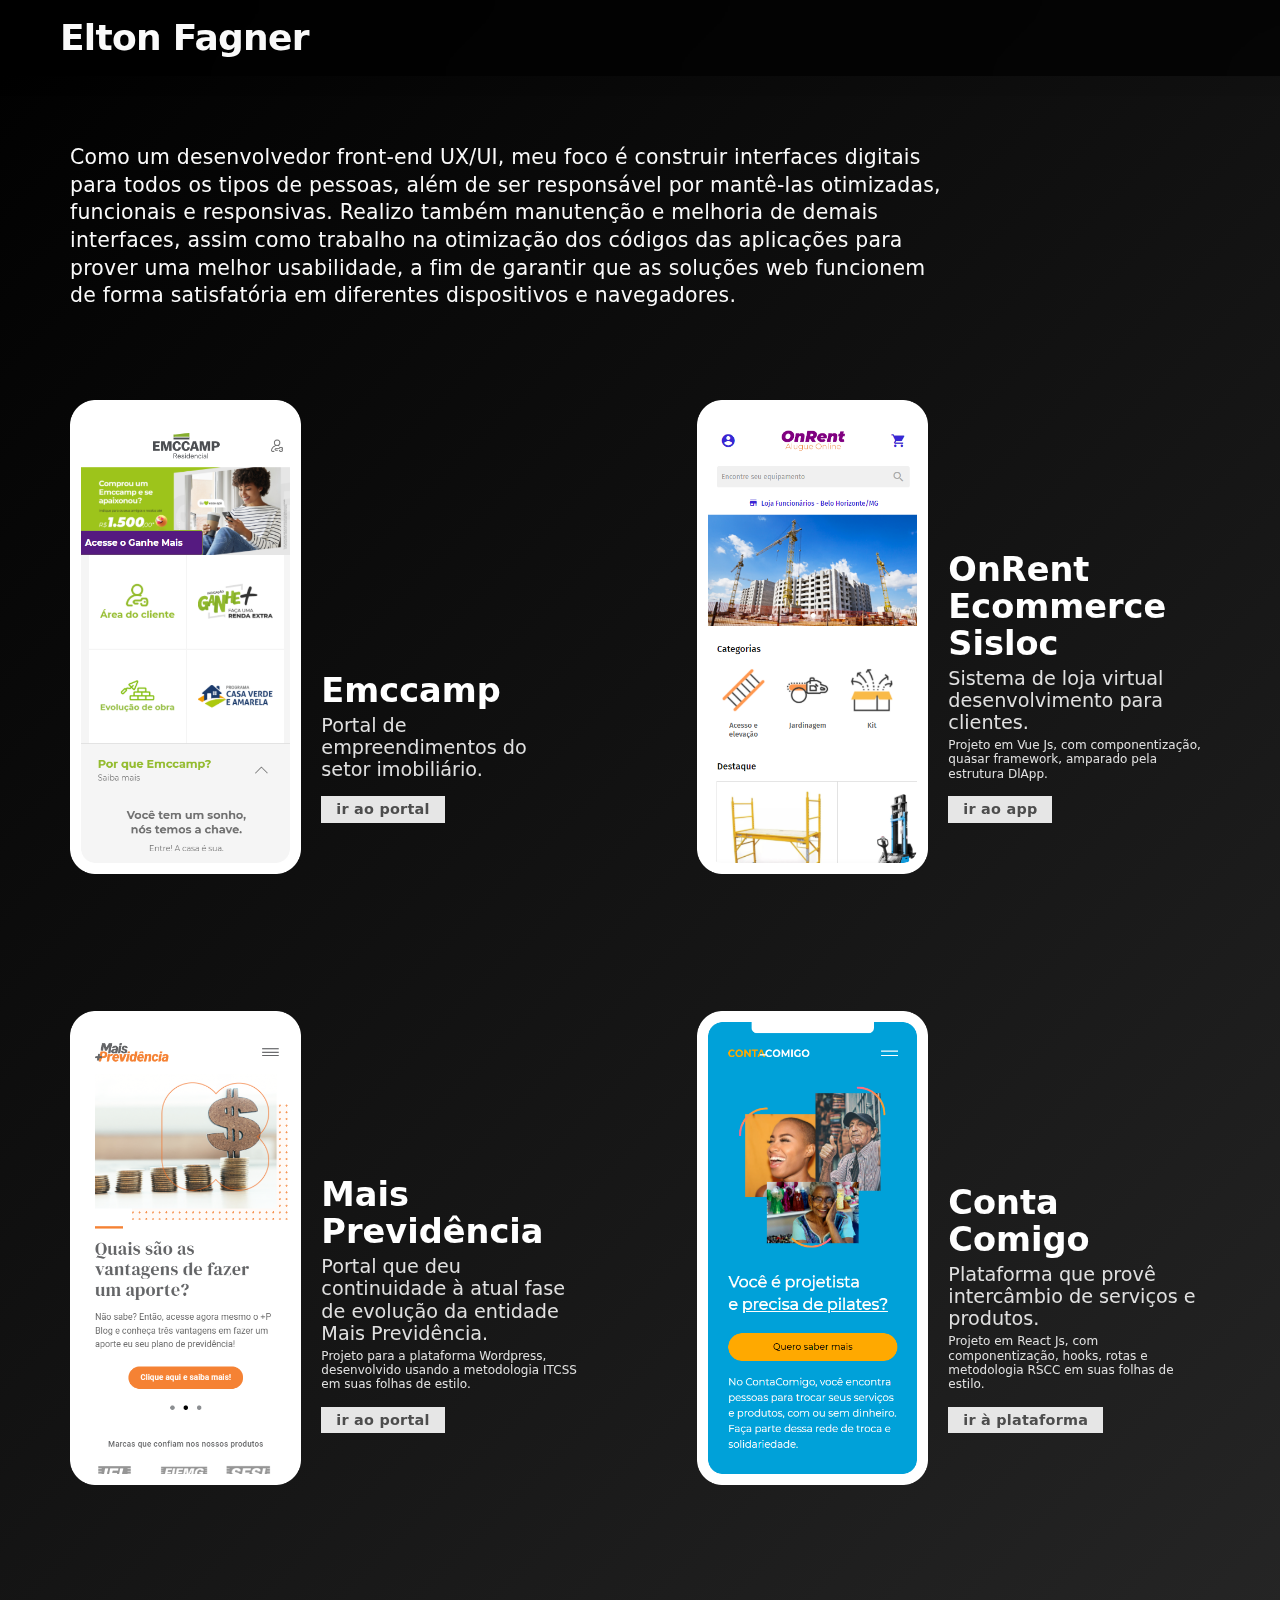
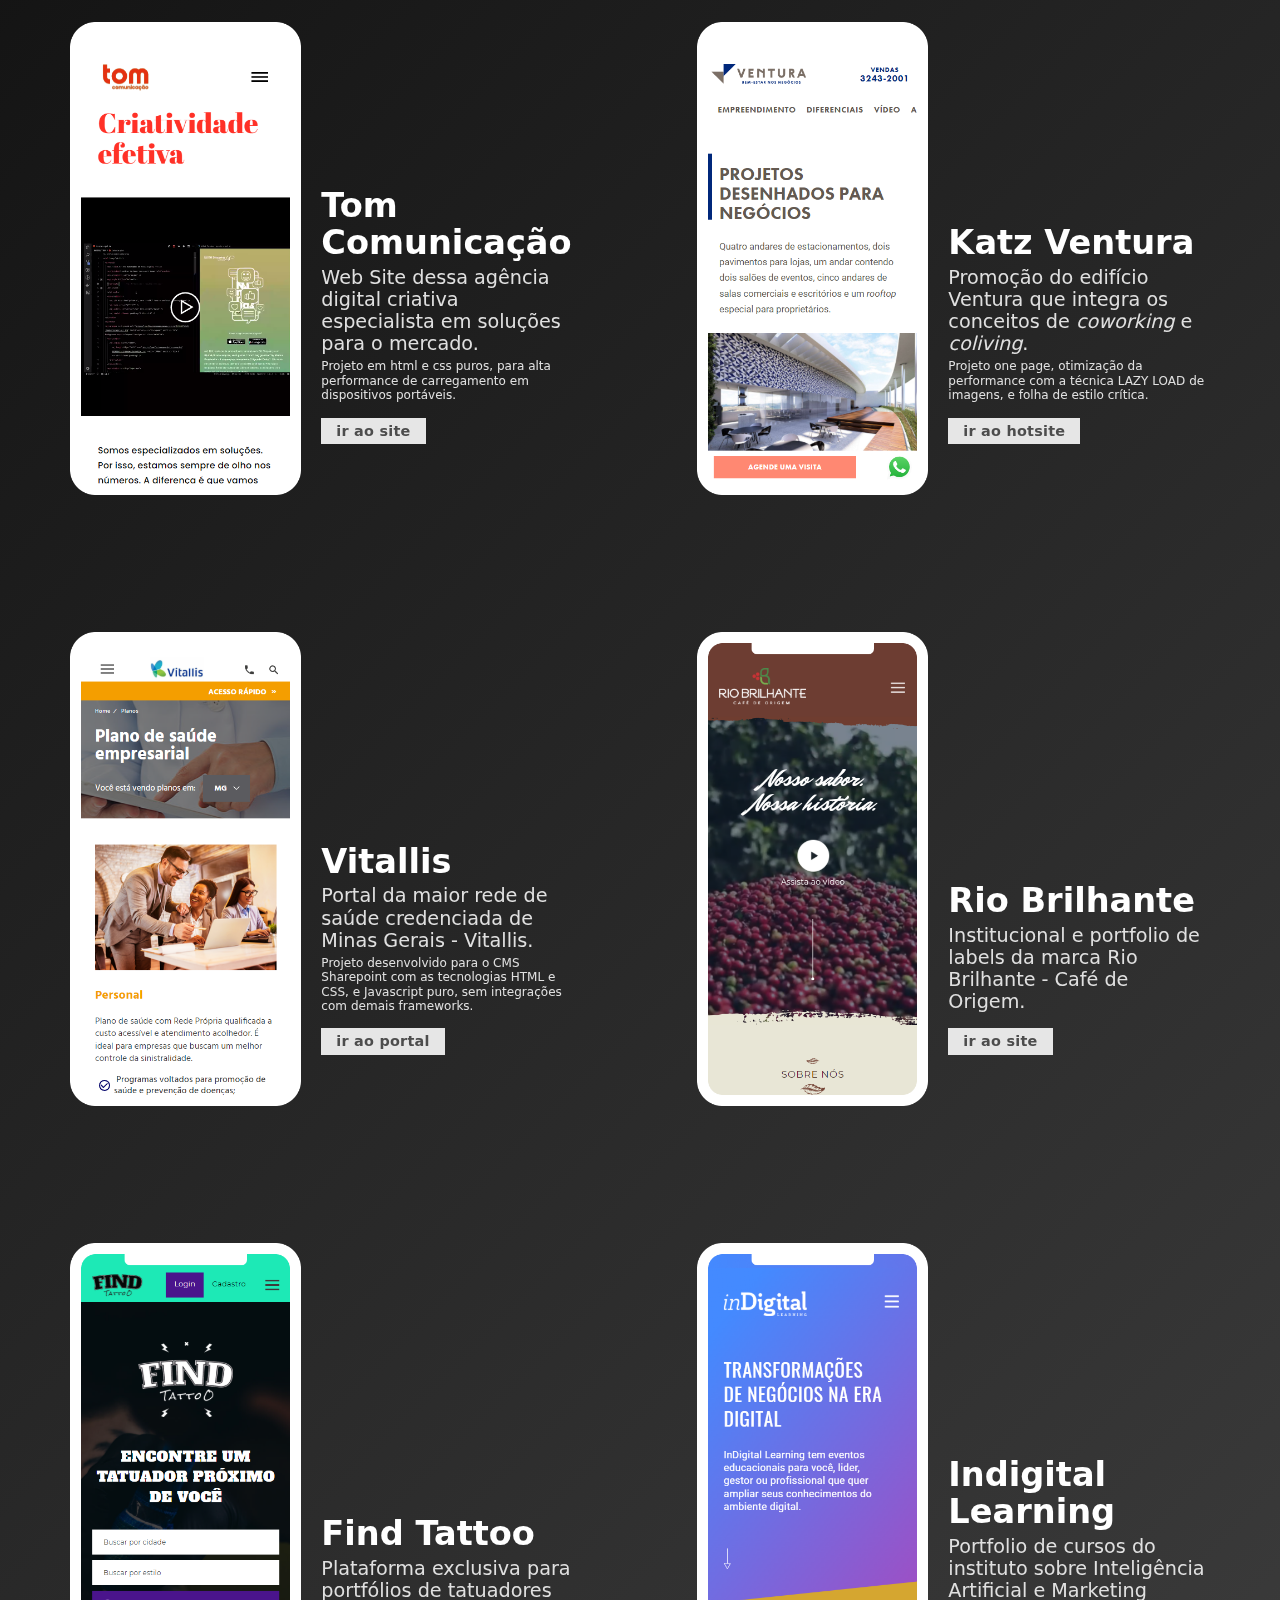
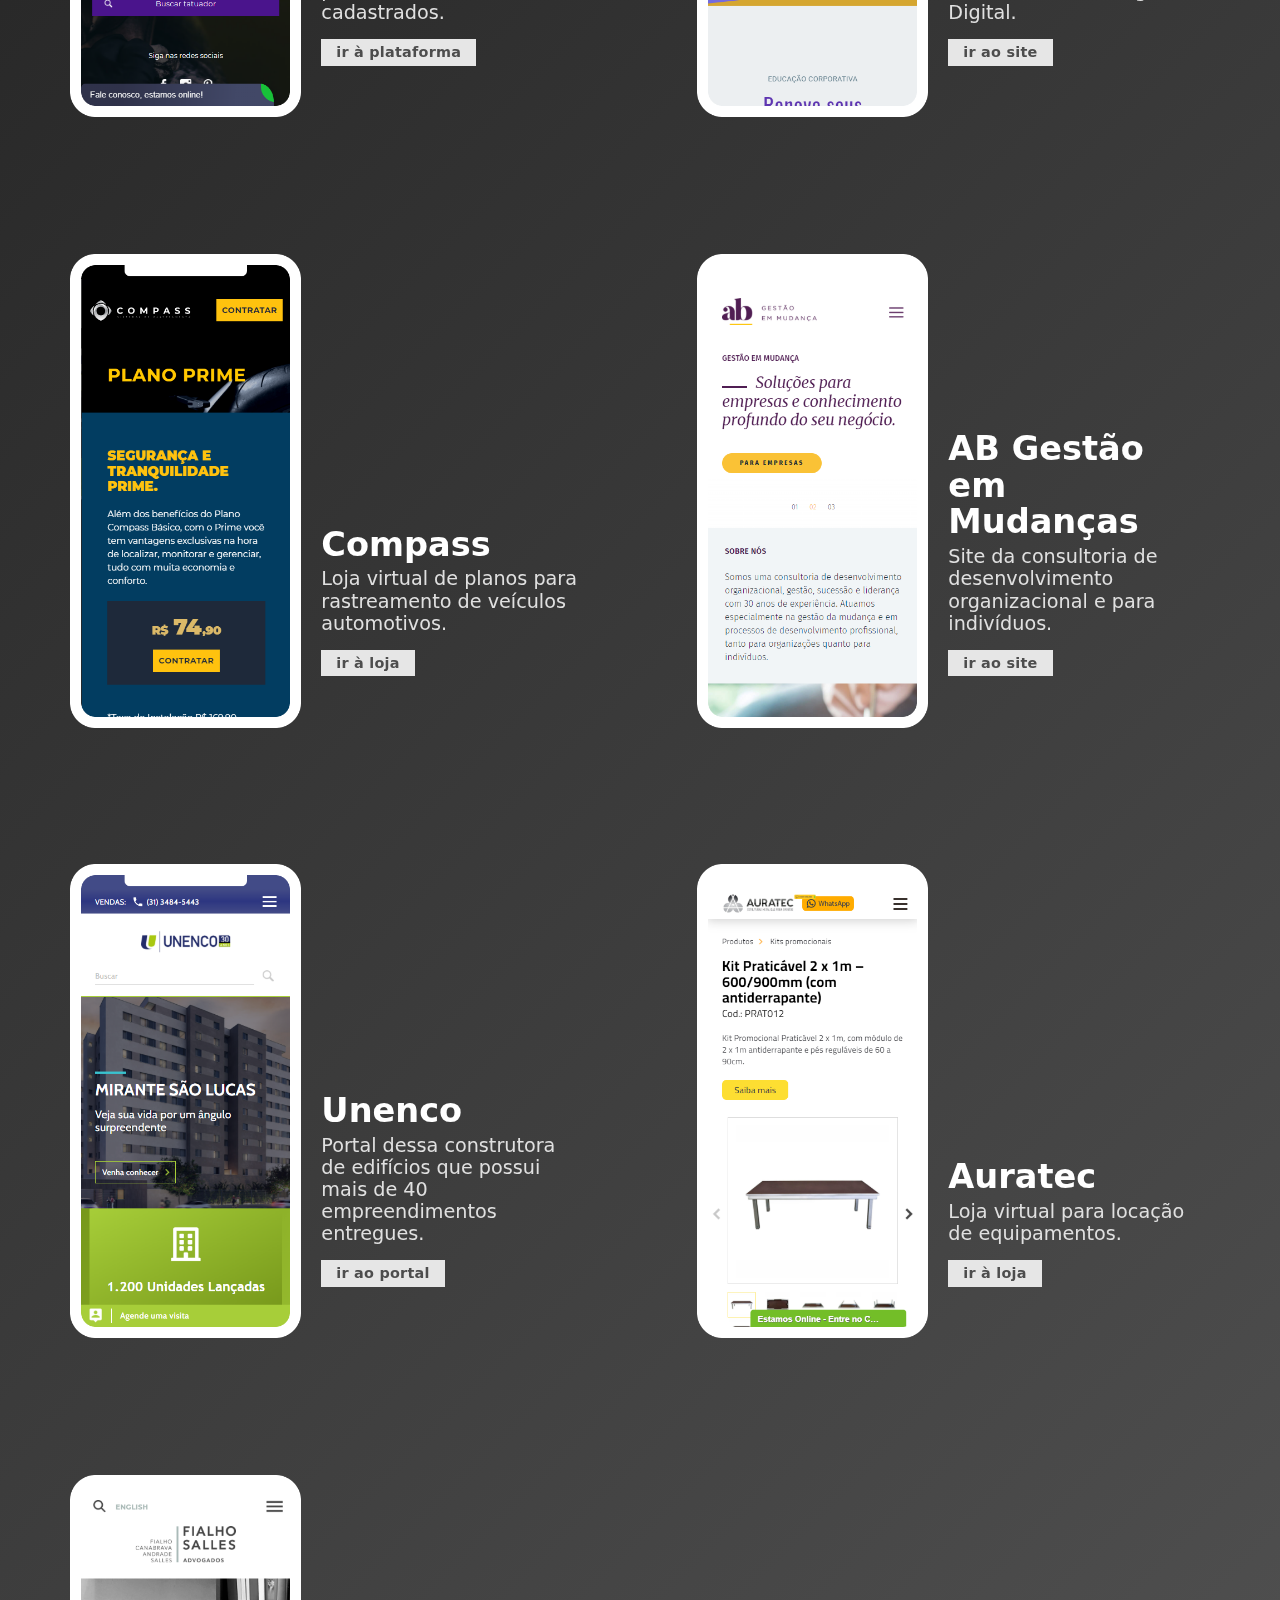
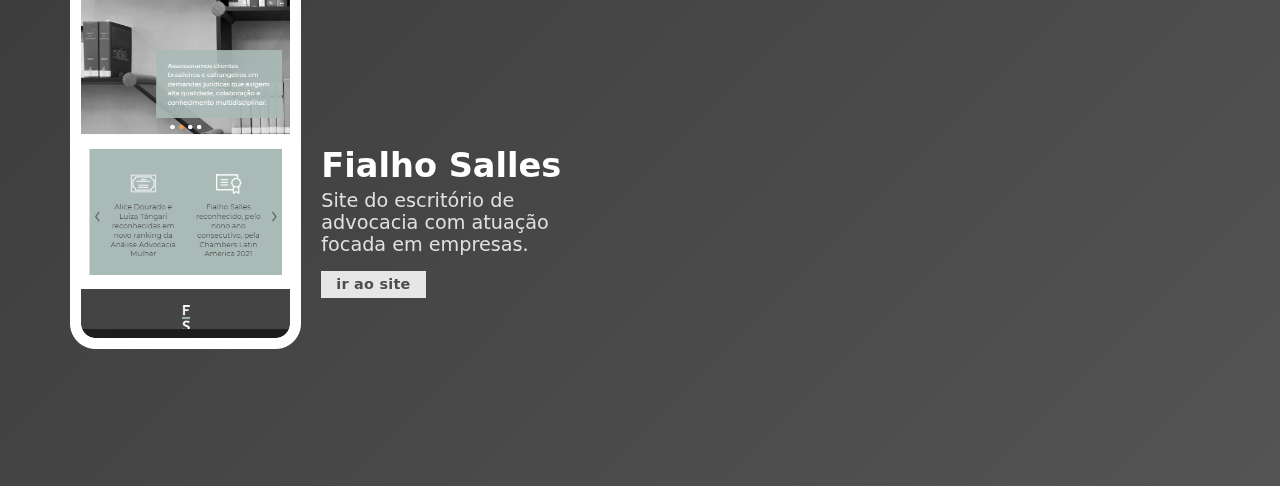
==== commit 50026d14: "update portfolio" ====
--- a/portfolio.html
+++ b/portfolio.html
@@ -30,27 +30,40 @@
 
   <header class="header">
     <div class="logo">
-      <h1>
-        Portfolio <span>Elton F M Silveira</span>
-      </h1>
+      <h1><span>Elton Fagner</span></h1>
     </div>
   </header>
 
   <div class="content">
-
     <div class="container">
-
       <div class="about">
-
-        <p class="text">Meu foco é construir, para usuários diversos, interfaces digitais como: sites, landing pages, hotsites, blogs e aplicações web otimizadas e responsivas. Realizo também manutenção e melhoria nas interfaces. Além de otimizar códigos das aplicações para garantir sua usabilidade, garanto que websites funcionem bem em diferentes navegadores e dispositivos. Trabalho juntamente com demais desenvolvedores front-end e visual designers para garantir os melhores visuais e funcionalidades.</p>
-
+        <p class="text">Como um desenvolvedor front-end UX/UI, meu foco é construir interfaces digitais para todos os tipos de pessoas, além de ser responsável por mantê-las otimizadas, funcionais e responsivas. Realizo também manutenção e melhoria de demais interfaces, assim como trabalho na otimização dos códigos das aplicações para prover uma melhor usabilidade, a fim de garantir que as soluções web funcionem de forma satisfatória em diferentes dispositivos e navegadores.</p>
       </div>
-
       <div class="list">
-
-        <article class="item">
-          <div class="image">
-            <img src="images/img-mais-previdencia-mockup.png">
+        <article class="item">
+          <div class="image">
+            <img src="images/portfolio/MockupEmccamp.png">
+          </div>
+          <div class="info">
+            <h2>Emccamp</h2>
+            <p>Portal de empreendimentos do setor imobiliário.</p>
+            <a href="https://emccamp.com.br/" target="_blank" rel="noopener">ir ao portal</a>
+          </div>
+        </article>
+        <article class="item">
+          <div class="image">
+            <img src="images/portfolio/MockupOnRent.png">
+          </div>
+          <div class="info">
+            <h2>OnRent Ecommerce Sisloc</h2>
+            <p>Sistema de loja virtual desenvolvimento para clientes.</p>
+            <p class="tiny">Projeto em Vue Js, com componentização, quasar framework, amparado pela estrutura DlApp.</p>
+            <a href="https://dev-ecommerce.app.sisloc.com/" target="_blank" rel="noopener">ir ao app</a>
+          </div>
+        </article>
+        <article class="item">
+          <div class="image">
+            <img src="images/portfolio/MockupMaisPrevidencia.png">
           </div>
           <div class="info">
             <h2>Mais Previdência</h2>
@@ -59,22 +72,20 @@
             <a href="https://maisprevidencia.com.br/" target="_blank" rel="noopener">ir ao portal</a>
           </div>
         </article>
-
-        <article class="item">
-          <div class="image">
-            <img src="images/img-conta-comigo-mockup.png">
+        <article class="item">
+          <div class="image">
+            <img src="images/portfolio/MockupContaComigo.png">
           </div>
           <div class="info">
             <h2>Conta Comigo</h2>
-            <p>Primeira etapa da plataforma que proverá intercâmbio de serviços e produtos.</p>
+            <p>Plataforma que provê intercâmbio de serviços e produtos.</p>
             <p class="tiny">Projeto em React Js, com componentização, hooks, rotas e metodologia RSCC em suas folhas de estilo.</p>
-            <a href="https://contacomigosim.com.br/" target="_blank" rel="noopener">ir à landing</a>
-          </div>
-        </article>
-
-        <article class="item">
-          <div class="image">
-            <img src="images/img-tom-comunicacao-mockup.png">
+            <a href="https://contacomigosim.com.br/" target="_blank" rel="noopener">ir à plataforma</a>
+          </div>
+        </article>
+        <article class="item">
+          <div class="image">
+            <img src="images/portfolio/MockupTom.png">
           </div>
           <div class="info">
             <h2>Tom Comunicação</h2>
@@ -83,10 +94,9 @@
             <a href="https://tomcomunicacao.com.br/" target="_blank" rel="noopener">ir ao site</a>
           </div>
         </article>
-
-        <article class="item">
-          <div class="image">
-            <img src="images/img-katz-ventura-mockup.png">
+        <article class="item">
+          <div class="image">
+            <img src="images/portfolio/MockupVentura.png">
           </div>
           <div class="info">
             <h2>Katz Ventura</h2>
@@ -95,10 +105,9 @@
             <a href="https://katz.eng.br/ventura/" target="_blank" rel="noopener">ir ao hotsite</a>
           </div>
         </article>
-
-        <article class="item">
-          <div class="image">
-            <img src="images/img-vitallis-mockup.png">
+        <article class="item">
+          <div class="image">
+            <img src="images/portfolio/MockupVitallis.png">
           </div>
           <div class="info">
             <h2>Vitallis</h2>
@@ -108,10 +117,9 @@
             <a href="http://vitallis.com.br" target="_blank" rel="noopener">ir ao portal</a>
           </div>
         </article>
-
-        <article class="item">
-          <div class="image">
-            <img src="images/img-rio-brilhante-mockup.png">
+        <article class="item">
+          <div class="image">
+            <img src="images/portfolio/MockupRioBrilhante.png">
           </div>
           <div class="info">
             <h2>Rio Brilhante</h2>
@@ -119,10 +127,9 @@
             <a href="http://riobrilhantecafe.com/" target="_blank" rel="noopener">ir ao site</a>
           </div>
         </article>
-
-        <article class="item">
-          <div class="image">
-            <img src="images/img-find-tattoo-mockup.png">
+        <article class="item">
+          <div class="image">
+            <img src="images/portfolio/MockupFindTattoo.png">
           </div>
           <div class="info">
             <h2>Find Tattoo</h2>
@@ -130,10 +137,9 @@
             <a href="https://findtattoo.com.br/" target="_blank" rel="noopener">ir à plataforma</a>
           </div>
         </article>
-
-        <article class="item">
-          <div class="image">
-            <img src="images/img-indigital-learning-mockup.png">
+        <article class="item">
+          <div class="image">
+            <img src="images/portfolio/MockupInDigital.png">
           </div>
           <div class="info">
             <h2>Indigital Learning</h2>
@@ -141,10 +147,9 @@
             <a href="https://indigitallearning.com.br/" target="_blank" rel="noopener">ir ao site</a>
           </div>
         </article>
-
-        <article class="item">
-          <div class="image">
-            <img src="images/img-compass-mockup.png">
+        <article class="item">
+          <div class="image">
+            <img src="images/portfolio/MockupCompass.png">
           </div>
           <div class="info">
             <h2>Compass</h2>
@@ -152,10 +157,19 @@
             <a href="https://compassrastreamento.com.br/" target="_blank" rel="noopener">ir à loja</a>
           </div>
         </article>
-
-        <article class="item">
-          <div class="image">
-            <img src="images/img-unenco-mockup.png">
+        <article class="item">
+          <div class="image">
+            <img src="images/portfolio/MockupAbConsultores.png">
+          </div>
+          <div class="info">
+            <h2>AB Gestão em Mudanças</h2>
+            <p>Site da consultoria de desenvolvimento organizacional e para indivíduos.</p>
+            <a href="https://abconsultores.com.br/" target="_blank" rel="noopener">ir ao site</a>
+          </div>
+        </article>
+        <article class="item">
+          <div class="image">
+            <img src="images/portfolio/MockupUnenco.png">
           </div>
           <div class="info">
             <h2>Unenco</h2>
@@ -163,7 +177,26 @@
             <a href="https://unenco.com.br/" target="_blank" rel="noopener">ir ao portal</a>
           </div>
         </article>
-
+        <article class="item">
+          <div class="image">
+            <img src="images/portfolio/MockupAuratec.png">
+          </div>
+          <div class="info">
+            <h2>Auratec</h2>
+            <p>Loja virtual para locação de equipamentos.</p>
+            <a href="https://www.auratec.com.br/" target="_blank" rel="noopener">ir à loja</a>
+          </div>
+        </article>
+        <article class="item">
+          <div class="image">
+            <img src="images/portfolio/MockupFialhoSalles.png">
+          </div>
+          <div class="info">
+            <h2>Fialho Salles</h2>
+            <p>Site do escritório de advocacia com atuação focada em empresas.</p>
+            <a href="https://www.fialhosalles.com.br/" target="_blank" rel="noopener">ir ao site</a>
+          </div>
+        </article>
         <!--
         <article class="item">
           <div class="image">
@@ -176,7 +209,6 @@
             <a href="https://frontend-portfolio.fdc.tomcomunicacao.com.br/" target="_blank" rel="noopener">em homologação</a>
           </div>
         </article>
-
         <article class="item">
           <div class="image">
             <img src="images/img-be-rainbow-mockup.png">
@@ -189,7 +221,6 @@
           </div>
         </article>
         -->
-
       </div>
 
     </div>
--- a/css/portfolio.css
+++ b/css/portfolio.css
@@ -11,9 +11,8 @@
 }
 
 @media (min-width: 992px) {
-
   :root {
-    font-size: 28px;
+    font-size: 24px;
   }
 }
 
@@ -22,11 +21,10 @@
   width: 100%;
   padding: 10px 30px;
   z-index: 9;
-  box-shadow: 0 0 13px 9px rgba(0,0,0,.07);
-}
-
-@media (min-width: 992px) {
-
+  box-shadow: 0 0 13px 9px rgba(0, 0, 0, 0.07);
+}
+
+@media (min-width: 992px) {
   .header {
     padding: 20px 60px;
   }
@@ -40,7 +38,7 @@
   height: 100%;
   -webkit-backdrop-filter: saturate(180%) blur(20px);
   backdrop-filter: saturate(180%) blur(20px);
-  background-color: rgba(255,255,255,.8);
+  background-color: rgba(0, 0, 0, 0.7);
   content: "";
 }
 
@@ -55,37 +53,27 @@
   white-space: nowrap;
   font-size: 2.3rem;
   line-height: 1;
-  letter-spacing: -.1rem;
-  color: rgb(122, 122, 122);
-  color: rgba(30, 30, 30, .5);
-}
-
-.logo h1 span {
-  font-size: 45%;
-  letter-spacing: -.03rem;
-}
-
-@media (min-width: 992px) {
-
+  letter-spacing: -0.03rem;
+  color: #fafafa;
+}
+
+@media (min-width: 992px) {
   .logo h1 {
-    font-size: 3rem;
-  }
-  
-  .logo h1 span {
-    font-size: 30%;
+    font-size: 1.5rem;
   }
 }
 
 .content {
   position: relative;
   padding-top: 56px;
-  background-color: #fafafa;
-  background: -webkit-linear-gradient(-45deg, rgba(252,252,252,1) 0%,rgba(234,234,234,1) 100%);
-  background: linear-gradient(135deg, rgba(252,252,252,1) 0%,rgba(234,234,234,1) 100%);
-}
-
-@media (min-width: 992px) {
-
+  background: linear-gradient(
+    135deg,
+    rgba(0, 0, 0, 1) 0%,
+    rgba(84, 84, 84, 1) 100%
+  );
+}
+
+@media (min-width: 992px) {
   .content {
     padding-top: 124px;
   }
@@ -98,30 +86,32 @@
 }
 
 .text {
-  font-size: .85rem;
+  font-size: 0.85rem;
   line-height: 1.8;
-  letter-spacing: .01rem;
+  letter-spacing: 0.01rem;
 }
 
 .text-tiny {
-  font-size: .5rem;
+  font-size: 0.5rem;
   line-height: 1.2;
-  letter-spacing: .001rem;
+  letter-spacing: 0.001rem;
 }
 
 .about {
-  padding: 30px 0 20px;
-}
-
-@media (min-width: 992px) {
-
+  padding: 0 0 30px 0;
+}
+
+@media (min-width: 992px) {
   .about {
-    padding: 40px;
+    padding: 0 40px 40px;
   }
 }
 
 .about p {
-  max-width: 900px;
+  max-width: 885px;
+  line-height: 1.35;
+  color: #fafafa;
+  font-weight: 300;
 }
 
 .list {
@@ -134,7 +124,6 @@
 }
 
 @media (min-width: 992px) {
-
   .list {
     margin: 30px 0 0;
     padding: 0 40px;
@@ -150,7 +139,6 @@
 }
 
 @media (min-width: 992px) {
-
   .item {
     flex: 0 0 45%;
   }
@@ -162,7 +150,7 @@
 }
 
 .info h2 {
-  color: #000000;
+  color: #ffffff;
   margin: 10px 0 5px;
   font-size: 1.4rem;
   line-height: 1.1;
@@ -170,24 +158,24 @@
 
 .info p {
   margin: 0;
-  font-size: .95rem;
+  font-size: 0.95rem;
+  color: #e0e0e0;
 }
 
 .info p.tiny {
-  font-size: .7rem;
+  font-size: 0.7rem;
   line-height: 1.2;
-  letter-spacing: .001rem;
+  letter-spacing: 0.001rem;
   margin-top: 4px;
 }
 
 @media (min-width: 992px) {
-
   .info p {
-    font-size: .8rem;
+    font-size: 0.8rem;
   }
 
   .info p.tiny {
-    font-size: .5rem;
+    font-size: 0.5rem;
     line-height: 1.2;
   }
 }
@@ -196,13 +184,13 @@
   text-decoration: none;
   font-weight: bold;
   color: #4d4d4d;
-  font-size: .65rem;
-  letter-spacing: .01rem;
+  font-size: 0.6rem;
+  letter-spacing: 0.01rem;
   padding: 5px 15px;
   display: inline-flex;
   margin-top: 15px;
   background-color: #e6e6e6;
-  transition: all .5s ease;
+  transition: all 0.5s ease;
 }
 
 .info a:hover {
@@ -218,4 +206,4 @@
 .image img {
   max-width: 100%;
   height: auto;
-}+}
